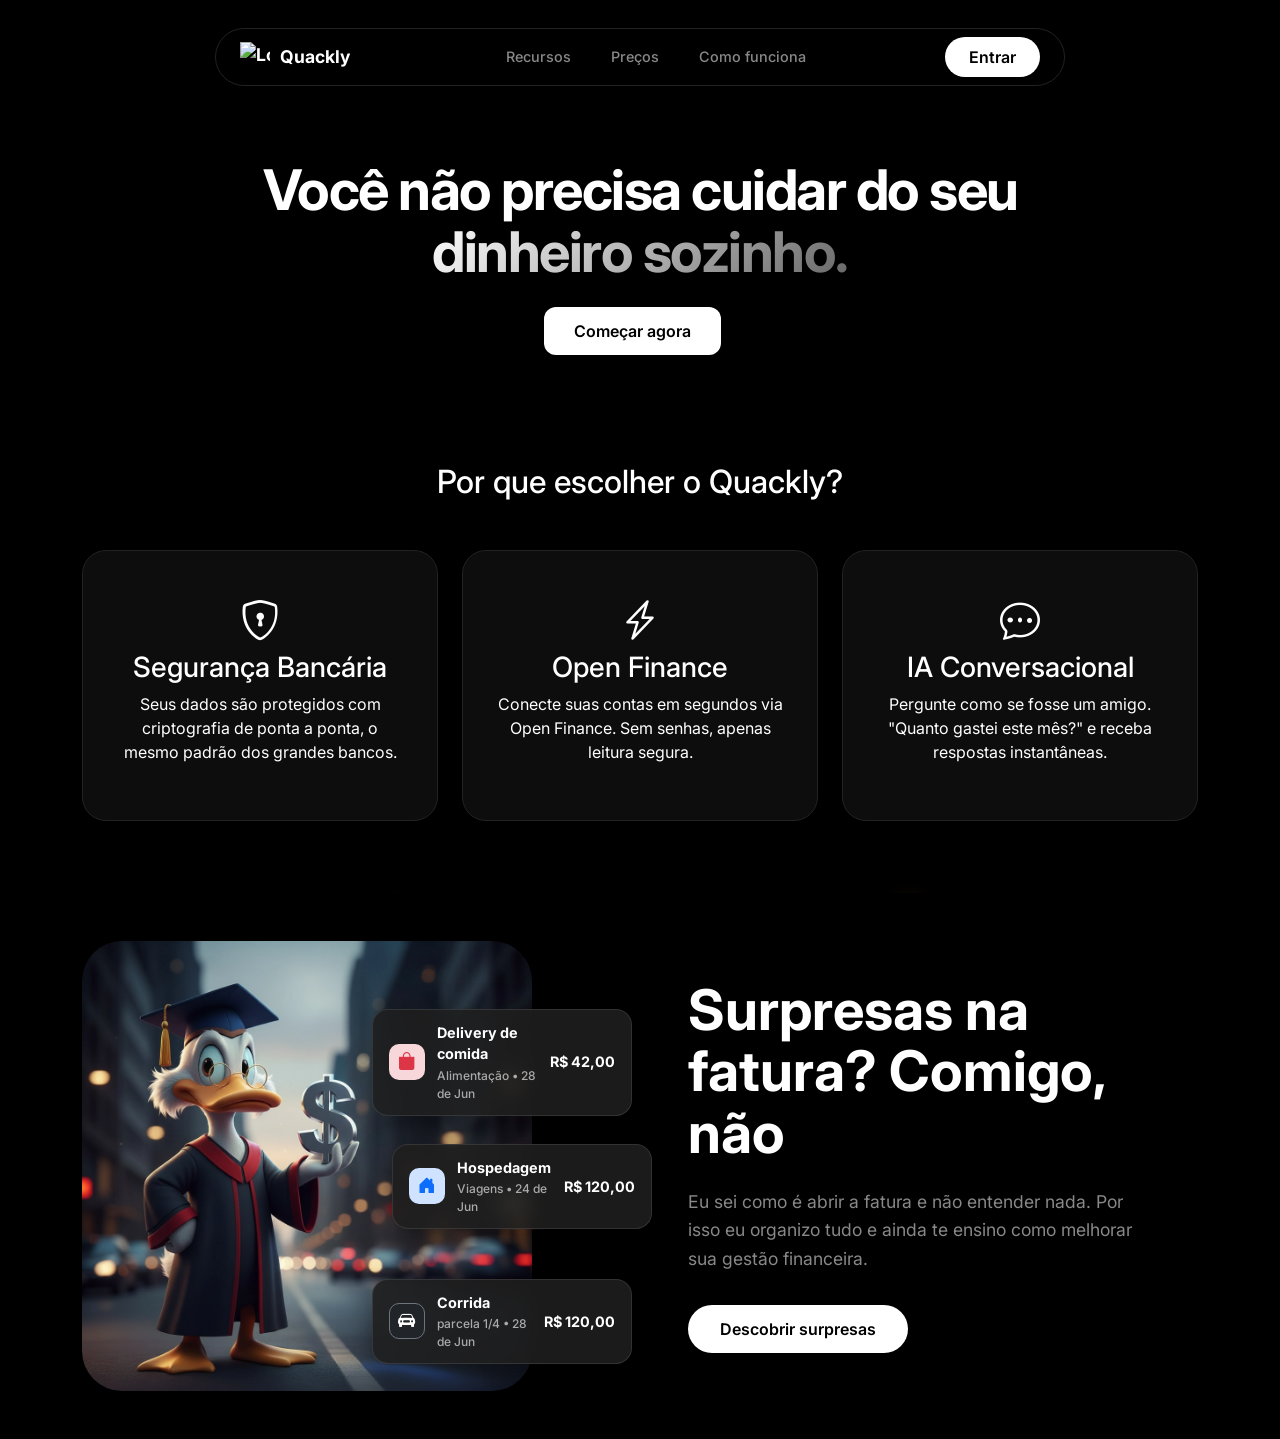
==== index.html @ d60ac2f8 "Aplicando correções" ====
<!DOCTYPE html>
<html lang="pt-br">
<head>
    <meta charset="UTF-8">
    <meta name="viewport" content="width=device-width, initial-scale=1.0">
    <title>Quackly | Seu dinheiro sob controle</title>
    
    <link href="https://cdn.jsdelivr.net/npm/bootstrap@5.3.3/dist/css/bootstrap.min.css" rel="stylesheet">
    <link rel="stylesheet" href="https://cdn.jsdelivr.net/npm/bootstrap-icons@1.13.1/font/bootstrap-icons.min.css">
    
    <link rel="stylesheet" href="Css/index.css">
    <link rel="icon" type="image/png" href="https://img.icons8.com/color/48/scrooge-mcduck.png">
</head>
<body>

    <nav class="navbar navbar-expand-lg fixed-top bg-transparent">
        <div class="container navbar-quackly">
            <a class="navbar-brand" href="#">
                <img src="https://img.icons8.com/color/48/scrooge-mcduck.png" alt="Logo" class="navbar-logo">
                Quackly
            </a>

            <button class="navbar-toggler border-0" type="button" data-bs-toggle="collapse" data-bs-target="#navbarNav">
                <span class="navbar-toggler-icon"></span>
            </button>

            <div class="collapse navbar-collapse justify-content-center" id="navbarNav">
                <ul class="navbar-nav">
                    <li class="nav-item"><a class="nav-link" href="#recursos">Recursos</a></li>
                    <li class="nav-item"><a class="nav-link" href="#">Preços</a></li>
                    <li class="nav-item"><a class="nav-link" href="#">Como funciona</a></li>
                </ul>
                <div class="d-lg-none mt-2">
                    <button class="btn btn-entrar w-100">Entrar</button>
                </div>
            </div>

            <div class="d-none d-lg-block">
                <button class="btn btn-entrar">Entrar</button>
            </div>
        </div>
    </nav>

    <section class="hero-section text-center">
        <div class="container">
            
            <h1 class="hero-title">Você não precisa cuidar do seu <br><span class="gradient-text">dinheiro sozinho.</span></h1>
           
            <div class="hero-cta">
                <button class="btn btn-primary-custom me-3">Começar agora</button>
               
            </div>
        </div>
    </section>

    <section id="recursos" class="features-section py-5">
        <div class="container text-center">
            <h2 class="section-title">Por que escolher o Quackly?</h2>
            <div class="row mt-5">
                <div class="col-md-4 mb-4">
                    <div class="feature-card">
                        <i class="bi bi-shield-lock fs-1 mb-3"></i>
                        <h3>Segurança Bancária</h3>
                        <p>Seus dados são protegidos com criptografia de ponta a ponta, o mesmo padrão dos grandes bancos.</p>
                    </div>
                </div>
                <div class="col-md-4 mb-4">
                    <div class="feature-card">
                        <i class="bi bi-lightning-charge fs-1 mb-3"></i>
                        <h3>Open Finance</h3>
                        <p>Conecte suas contas em segundos via Open Finance. Sem senhas, apenas leitura segura.</p>
                    </div>
                </div>
                <div class="col-md-4 mb-4">
                    <div class="feature-card">
                        <i class="bi bi-chat-dots fs-1 mb-3"></i>
                        <h3>IA Conversacional</h3>
                        <p>Pergunte como se fosse um amigo. "Quanto gastei este mês?" e receba respostas instantâneas.</p>
                    </div>
                </div>
            </div>
        </div>
    </section>


<section class="transaction-section py-5">
    <div class="container">
        <div class="row align-items-center">
      
            <div class="col-lg-6 position-relative mb-5 mb-lg-0">
                <div class="image-wrapper">
                   
                    <img src="IMG/pato_mentor_perfeito_limpo.png" alt="Mestre Pato Quackly" class="main-duck-img">
                    
                    <!-- Cards Flutuantes como fazer -->
                    <div class="floating-card card-1">
                        <div class="card-icon bg-danger-subtle text-danger">
                            <i class="bi bi-bag-fill"></i>
                        </div>
                        <div class="card-info">
                            <span class="card-title">Delivery de comida</span>
                            <span class="card-subtitle">Alimentação • 28 de Jun</span>
                        </div>
                        <div class="card-value">R$ 42,00</div>
                    </div>

                    <div class="floating-card card-2">
                        <div class="card-icon bg-primary-subtle text-primary">
                            <i class="bi bi-house-door-fill"></i>
                        </div>
                        <div class="card-info">
                            <span class="card-title">Hospedagem</span>
                            <span class="card-subtitle">Viagens • 24 de Jun</span>
                        </div>
                        <div class="card-value">R$ 120,00</div>
                    </div>

                    <div class="floating-card card-3">
                        <div class="card-icon bg-dark text-white border border-secondary">
                            <i class="bi bi-car-front-fill"></i>
                        </div>
                        <div class="card-info">
                            <span class="card-title">Corrida</span>
                            <span class="card-subtitle">parcela 1/4 • 28 de Jun</span>
                        </div>
                        <div class="card-value">R$ 120,00</div>
                    </div>
                </div>
            </div>

            
            <div class="col-lg-6 ps-lg-5 text-white">
                <h2 class="section-display-title">Surpresas na fatura? Comigo, não</h2>
                <p class="section-description">
                    Eu sei como é abrir a fatura e não entender nada. Por isso eu organizo tudo e ainda te ensino como melhorar sua gestão financeira.
                </p>
                <button class="btn-white-pill">Descobrir surpresas</button>
            </div>
        </div>
    </div>
</section>


















<div class="coin-container">
    <div class="coin" style="left: 10%; font-size: 30px; animation-delay: 0s; opacity: 0.1;">$</div>
    <div class="coin" style="left: 30%; font-size: 35px; animation-delay: 2s;">$</div>
    <div class="coin" style="left: 55%; font-size: 25px; animation-delay: 4s; opacity: 0.15;">$</div>
    <div class="coin" style="left: 70%; font-size: 40px; animation-delay: 1s;">$</div>
    <div class="coin" style="left: 85%; font-size: 22px; animation-delay: 6s;">$</div>
    <div class="coin" style="left: 20%; font-size: 30px; animation-delay: 3s;">$</div>
</div>
    <script src="https://cdn.jsdelivr.net/npm/bootstrap@5.3.3/dist/js/bootstrap.bundle.min.js"></script>
</body>
</html>
---- Css/index.css ----
@import url("https://cdn.jsdelivr.net/npm/bootstrap-icons@1.13.1/font/bootstrap-icons.min.css");
@import url('https://fonts.googleapis.com/css2?family=Inter:wght@300;400;500;600;700&display=swap');

:root {
    --bg-dark: #000000;
    --bg-card: #0d0d0d;
    --text-primary: #ffffff;
    --text-secondary: #888888;
    --accent-color: #ffffff;
    --border-color: #222222;
    --gradient-primary: linear-gradient(135deg, #ffffff 0%, #666666 100%);
}

body {
    background-color: var(--bg-dark);
    color: var(--text-primary);
    font-family: 'Inter', sans-serif;
    padding-top: 60px;
    margin: 0;
    overflow-x: hidden;
}

/* NAVBAR */
.navbar-quackly {
    background-color: rgba(0, 0, 0, 0.7);
    backdrop-filter: blur(12px);
    -webkit-backdrop-filter: blur(12px);
    border-radius: 100px;    
    border: 1px solid var(--border-color);  
    padding: 8px 24px;      
    max-width: 850px;        
    width: 95%;          
    margin: 20px auto;       
    display: flex;
    align-items: center;
    box-shadow: 0 10px 30px rgba(0, 0, 0, 0.5);
}

.navbar-brand {
    font-weight: 700;
    display: flex;
    align-items: center;
    font-size: 1.1rem;
    color: #fff !important;
}

.navbar-logo {
    width: 30px; 
    height: 30px;
    object-fit: contain;
    margin-right: 10px;
}

.nav-link {
    color: var(--text-secondary) !important;
    font-size: 0.9rem;
    font-weight: 500;
    margin: 0 12px;
}

.nav-link:hover {
    color: var(--text-primary) !important;
}

.btn-entrar {
    background-color: var(--accent-color);
    color: #000 !important;
    font-weight: 600;
    border-radius: 50px;
    padding: 8px 24px;
    border: none;
    transition: 0.3s;
}


.hero-section {
    padding: 100px 0 60px;
}

.duck-container {
    margin-bottom: 20px;
}

.duck-illustration {
    width: 280px; 
    height: auto;
    mix-blend-mode: multiply; 
    filter: contrast(1.1);
}

.hero-title {
    font-size: clamp(2.2rem, 8vw, 3.5rem);
    font-weight: 700;
    line-height: 1.1;
    letter-spacing: -1.5px;
    margin-bottom: 24px;
}

.gradient-text {
    background: var(--gradient-primary);
    background-clip: text;
    -webkit-text-fill-color: transparent;
}




.btn-primary-custom {
    background-color: #fff;
    color: #000;
    font-weight: 600;
    padding: 12px 30px;
    border-radius: 12px;
    border: none;
}

.btn-secondary-custom {
    background-color: transparent;
    color: #fff;
    font-weight: 600;
    padding: 12px 30px;
    border-radius: 12px;
    border: 1px solid var(--border-color);
}


.feature-card {
    background: var(--bg-card);
    border: 1px solid var(--border-color);
    padding: 40px 30px;
    border-radius: 24px;
    height: 100%;
    transition: 0.3s;
}

.feature-card:hover {
    transform: translateY(-10px);
    border-color: #444;
}

/* RESPONSIVIDADE PARA APARELHOS , TELEFONE , TABLET E PC */
@media (max-width: 991px) {
    .navbar-quackly {
        border-radius: 25px;
        margin-top: 10px;
    }
    .hero-title {
        font-size: 2.2rem;
    }
    .duck-illustration {
        width: 200px;
    }
}




.transaction-section {
    padding: 100px 0;
    background-color: #000;
}

.image-wrapper {
    position: relative;
    max-width: 450px;
    margin-right: auto; 
    margin-left: 0;
}

.main-duck-img {
    width: 100%;
    border-radius: 40px;
   
    background-color: #1a1a1a; 
    box-shadow: 0 20px 40px rgba(0,0,0,0.4);
    display: block;
    position: relative;
    z-index: 1;
}

.floating-card {
    position: absolute;
    background: rgba(30, 30, 30, 0.9); 
    backdrop-filter: blur(10px);
    -webkit-backdrop-filter: blur(10px);
    border: 1px solid rgba(255, 255, 255, 0.1);
    border-radius: 16px;
    padding: 12px 16px;
    display: flex;
    align-items: center;
    width: 260px;
    box-shadow: 0 10px 30px rgba(0,0,0,0.5);
    z-index: 5; 
    animation: float 4s ease-in-out infinite;
}


.card-1 { top: 15%; right: -100px; animation-delay: 0s; }
.card-2 { top: 45%; right: -120px; animation-delay: 1s; }
.card-3 { top: 75%; right: -100px; animation-delay: 2s; }

@keyframes float {
    0%, 100% { transform: translateY(0); }
    50% { transform: translateY(-10px); }
}

.card-icon {
    width: 36px;
    height: 36px;
    border-radius: 10px;
    display: flex;
    align-items: center;
    justify-content: center;
    margin-right: 12px;
    font-size: 1.1rem;
    flex-shrink: 0;
}

.card-info {
    display: flex;
    flex-direction: column;
    flex-grow: 1;
}


.card-title {
    font-size: 0.9rem;
    font-weight: 700;
    color: #ffffff ;
    opacity: 1 ;
    margin-bottom: 2px;
}

.card-subtitle {
    font-size: 0.75rem;
    font-weight: 500;
    color: #aaaaaa ;
    opacity: 1 ;
}

.card-value {
    font-size: 0.9rem;
    font-weight: 700;
    color: #ffffff ;
    opacity: 1 ;
    margin-left: 10px;
    white-space: nowrap;
}

.section-display-title {
    font-size: clamp(2.2rem, 5vw, 3.5rem);
    font-weight: 700;
    line-height: 1.1;
    margin-bottom: 24px;
    color: #fff;
}

.section-description {
    font-size: 1.1rem;
    color: #888;
    line-height: 1.6;
    margin-bottom: 32px;
    max-width: 450px;
}

.btn-white-pill {
    background: #fff;
    color: #000;
    border: none;
    border-radius: 50px;
    padding: 12px 32px;
    font-weight: 600;
    transition: all 0.3s ease;
}

.btn-white-pill:hover {
    transform: scale(1.05);
    background: #f0f0f0;
}

/* Mais ajudsre de responsividade para Mobile */
@media (max-width: 991px) {
    .image-wrapper {
        margin: 0 auto;
    }
    .floating-card {
        right: -20px ;
        width: 230px;
    }
    .section-display-title {
        text-align: center;
        margin-top: 60px;
    }
    .section-description {
        text-align: center;
        margin: 0 auto 32px;
    }
    .btn-white-pill {
        display: block;
        margin: 0 auto;
    }
}


/* Animação das moedas */
.coin-container {
    position: fixed;
    top: 0;
    left: 0;
    width: 100%;
    height: 100%;
    pointer-events: none; 
    z-index: -1; 
    overflow: hidden;
}

.coin {
    position: absolute;
    bottom: -50px;
    font-size: 32px; 
    
    
    color: #FFD700; 
    
    font-weight: bold;
    user-select: none;
    animation: floatUp 12s linear infinite;
    
   
    text-shadow: 0 0 10px rgba(255, 215, 0, 0.6), 
                 0 0 20px rgba(218, 165, 32, 0.4); 
}
@keyframes floatUp {
    0% {
        transform: translateY(0) rotate(0deg);
        opacity: 0;
    }
    10% {
        opacity: 1;
    }
    90% {
        opacity: 1;
    }
    100% {
        transform: translateY(-110vh) rotate(360deg);
        opacity: 0;
    }
}
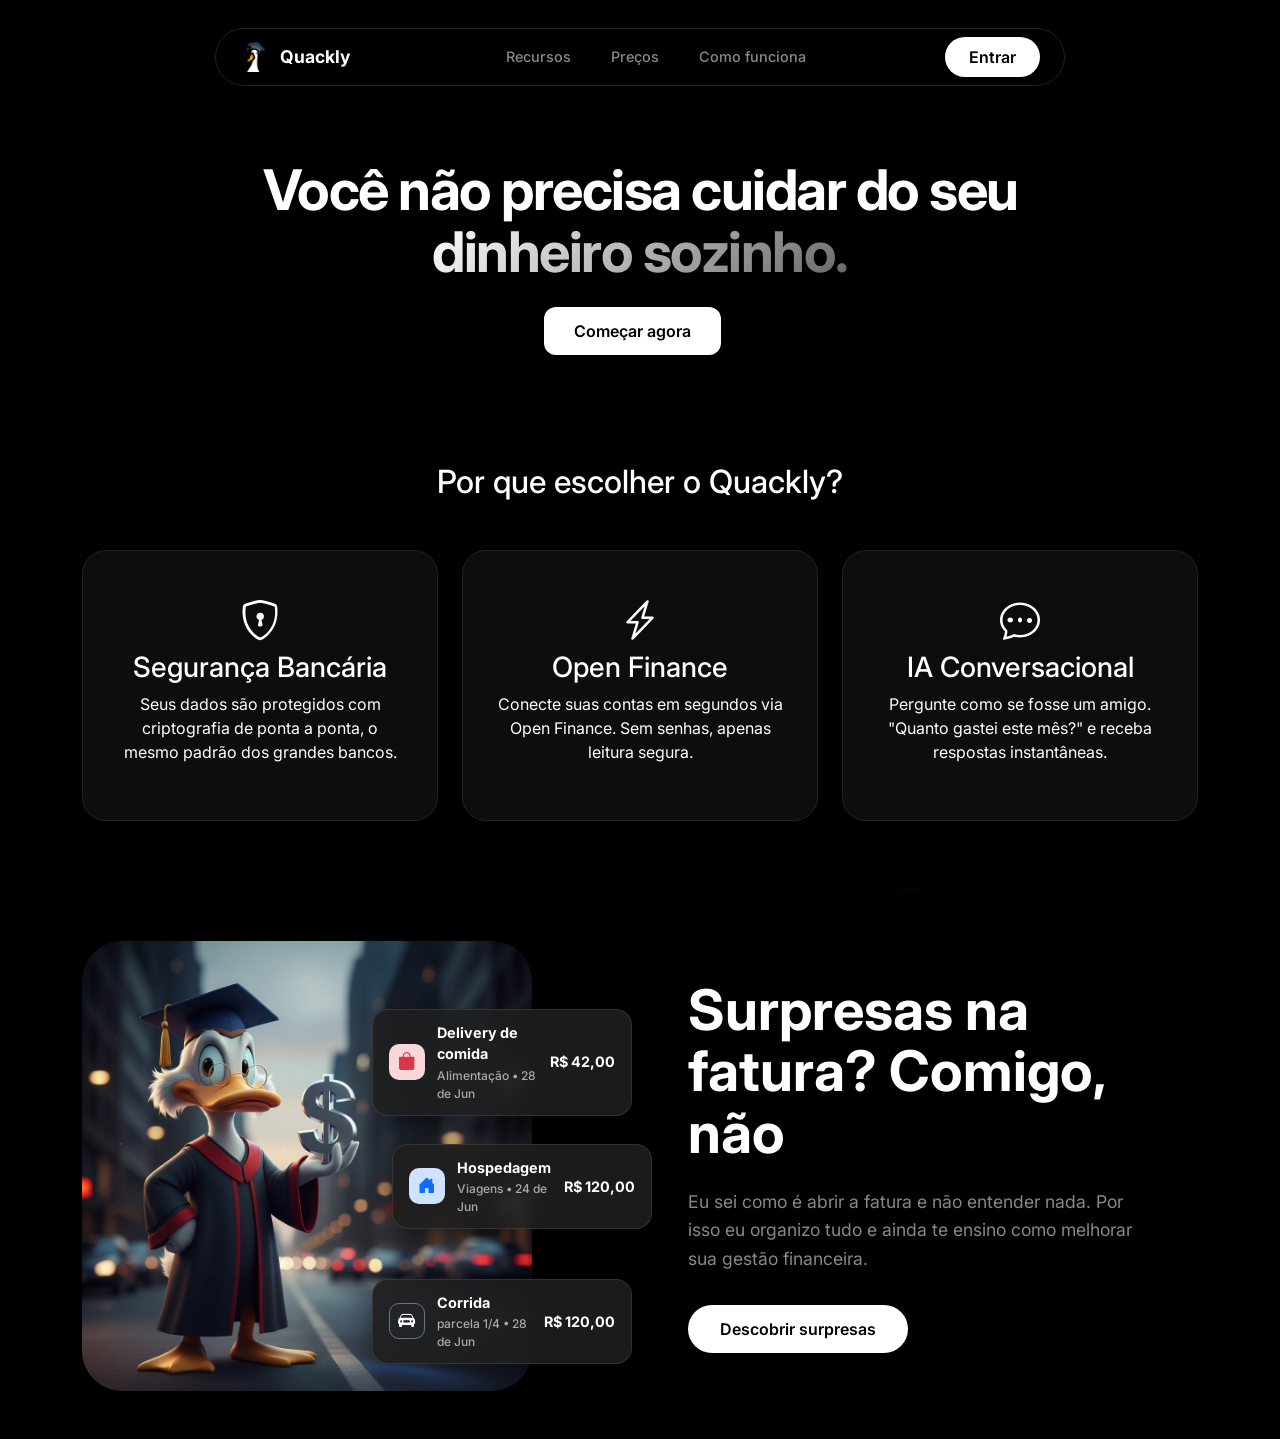
==== commit 980be31b: "#" ====
--- a/index.html
+++ b/index.html
@@ -1,22 +1,24 @@
 <!DOCTYPE html>
 <html lang="pt-br">
+
 <head>
     <meta charset="UTF-8">
     <meta name="viewport" content="width=device-width, initial-scale=1.0">
     <title>Quackly | Seu dinheiro sob controle</title>
-    
+
     <link href="https://cdn.jsdelivr.net/npm/bootstrap@5.3.3/dist/css/bootstrap.min.css" rel="stylesheet">
     <link rel="stylesheet" href="https://cdn.jsdelivr.net/npm/bootstrap-icons@1.13.1/font/bootstrap-icons.min.css">
-    
+
     <link rel="stylesheet" href="Css/index.css">
     <link rel="icon" type="image/png" href="https://img.icons8.com/color/48/scrooge-mcduck.png">
 </head>
+
 <body>
 
     <nav class="navbar navbar-expand-lg fixed-top bg-transparent">
         <div class="container navbar-quackly">
             <a class="navbar-brand" href="#">
-                <img src="https://img.icons8.com/color/48/scrooge-mcduck.png" alt="Logo" class="navbar-logo">
+                <img src="IMG/quackly_logo.png" alt="Logo" class="navbar-logo">
                 Quackly
             </a>
 
@@ -43,12 +45,13 @@
 
     <section class="hero-section text-center">
         <div class="container">
-            
-            <h1 class="hero-title">Você não precisa cuidar do seu <br><span class="gradient-text">dinheiro sozinho.</span></h1>
-           
+
+            <h1 class="hero-title">Você não precisa cuidar do seu <br><span class="gradient-text">dinheiro
+                    sozinho.</span></h1>
+
             <div class="hero-cta">
                 <button class="btn btn-primary-custom me-3">Começar agora</button>
-               
+
             </div>
         </div>
     </section>
@@ -61,7 +64,8 @@
                     <div class="feature-card">
                         <i class="bi bi-shield-lock fs-1 mb-3"></i>
                         <h3>Segurança Bancária</h3>
-                        <p>Seus dados são protegidos com criptografia de ponta a ponta, o mesmo padrão dos grandes bancos.</p>
+                        <p>Seus dados são protegidos com criptografia de ponta a ponta, o mesmo padrão dos grandes
+                            bancos.</p>
                     </div>
                 </div>
                 <div class="col-md-4 mb-4">
@@ -75,7 +79,8 @@
                     <div class="feature-card">
                         <i class="bi bi-chat-dots fs-1 mb-3"></i>
                         <h3>IA Conversacional</h3>
-                        <p>Pergunte como se fosse um amigo. "Quanto gastei este mês?" e receba respostas instantâneas.</p>
+                        <p>Pergunte como se fosse um amigo. "Quanto gastei este mês?" e receba respostas instantâneas.
+                        </p>
                     </div>
                 </div>
             </div>
@@ -83,62 +88,63 @@
     </section>
 
 
-<section class="transaction-section py-5">
-    <div class="container">
-        <div class="row align-items-center">
-      
-            <div class="col-lg-6 position-relative mb-5 mb-lg-0">
-                <div class="image-wrapper">
-                   
-                    <img src="IMG/pato_mentor_perfeito_limpo.png" alt="Mestre Pato Quackly" class="main-duck-img">
-                    
-                    <!-- Cards Flutuantes como fazer -->
-                    <div class="floating-card card-1">
-                        <div class="card-icon bg-danger-subtle text-danger">
-                            <i class="bi bi-bag-fill"></i>
+    <section class="transaction-section py-5">
+        <div class="container">
+            <div class="row align-items-center">
+
+                <div class="col-lg-6 position-relative mb-5 mb-lg-0">
+                    <div class="image-wrapper">
+
+                        <img src="IMG/pato_mentor_perfeito_limpo.png" alt="Mestre Pato Quackly" class="main-duck-img">
+
+                        <!-- Cards Flutuantes como fazer -->
+                        <div class="floating-card card-1">
+                            <div class="card-icon bg-danger-subtle text-danger">
+                                <i class="bi bi-bag-fill"></i>
+                            </div>
+                            <div class="card-info">
+                                <span class="card-title">Delivery de comida</span>
+                                <span class="card-subtitle">Alimentação • 28 de Jun</span>
+                            </div>
+                            <div class="card-value">R$ 42,00</div>
                         </div>
-                        <div class="card-info">
-                            <span class="card-title">Delivery de comida</span>
-                            <span class="card-subtitle">Alimentação • 28 de Jun</span>
+
+                        <div class="floating-card card-2">
+                            <div class="card-icon bg-primary-subtle text-primary">
+                                <i class="bi bi-house-door-fill"></i>
+                            </div>
+                            <div class="card-info">
+                                <span class="card-title">Hospedagem</span>
+                                <span class="card-subtitle">Viagens • 24 de Jun</span>
+                            </div>
+                            <div class="card-value">R$ 120,00</div>
                         </div>
-                        <div class="card-value">R$ 42,00</div>
-                    </div>
 
-                    <div class="floating-card card-2">
-                        <div class="card-icon bg-primary-subtle text-primary">
-                            <i class="bi bi-house-door-fill"></i>
+                        <div class="floating-card card-3">
+                            <div class="card-icon bg-dark text-white border border-secondary">
+                                <i class="bi bi-car-front-fill"></i>
+                            </div>
+                            <div class="card-info">
+                                <span class="card-title">Corrida</span>
+                                <span class="card-subtitle">parcela 1/4 • 28 de Jun</span>
+                            </div>
+                            <div class="card-value">R$ 120,00</div>
                         </div>
-                        <div class="card-info">
-                            <span class="card-title">Hospedagem</span>
-                            <span class="card-subtitle">Viagens • 24 de Jun</span>
-                        </div>
-                        <div class="card-value">R$ 120,00</div>
-                    </div>
-
-                    <div class="floating-card card-3">
-                        <div class="card-icon bg-dark text-white border border-secondary">
-                            <i class="bi bi-car-front-fill"></i>
-                        </div>
-                        <div class="card-info">
-                            <span class="card-title">Corrida</span>
-                            <span class="card-subtitle">parcela 1/4 • 28 de Jun</span>
-                        </div>
-                        <div class="card-value">R$ 120,00</div>
                     </div>
                 </div>
-            </div>
 
-            
-            <div class="col-lg-6 ps-lg-5 text-white">
-                <h2 class="section-display-title">Surpresas na fatura? Comigo, não</h2>
-                <p class="section-description">
-                    Eu sei como é abrir a fatura e não entender nada. Por isso eu organizo tudo e ainda te ensino como melhorar sua gestão financeira.
-                </p>
-                <button class="btn-white-pill">Descobrir surpresas</button>
+
+                <div class="col-lg-6 ps-lg-5 text-white">
+                    <h2 class="section-display-title">Surpresas na fatura? Comigo, não</h2>
+                    <p class="section-description">
+                        Eu sei como é abrir a fatura e não entender nada. Por isso eu organizo tudo e ainda te ensino
+                        como melhorar sua gestão financeira.
+                    </p>
+                    <button class="btn-white-pill">Descobrir surpresas</button>
+                </div>
             </div>
         </div>
-    </div>
-</section>
+    </section>
 
 
 
@@ -157,14 +163,15 @@
 
 
 
-<div class="coin-container">
-    <div class="coin" style="left: 10%; font-size: 30px; animation-delay: 0s; opacity: 0.1;">$</div>
-    <div class="coin" style="left: 30%; font-size: 35px; animation-delay: 2s;">$</div>
-    <div class="coin" style="left: 55%; font-size: 25px; animation-delay: 4s; opacity: 0.15;">$</div>
-    <div class="coin" style="left: 70%; font-size: 40px; animation-delay: 1s;">$</div>
-    <div class="coin" style="left: 85%; font-size: 22px; animation-delay: 6s;">$</div>
-    <div class="coin" style="left: 20%; font-size: 30px; animation-delay: 3s;">$</div>
-</div>
+    <div class="coin-container">
+        <div class="coin" style="left: 10%; font-size: 30px; animation-delay: 0s; opacity: 0.1;">$</div>
+        <div class="coin" style="left: 30%; font-size: 35px; animation-delay: 2s;">$</div>
+        <div class="coin" style="left: 55%; font-size: 25px; animation-delay: 4s; opacity: 0.15;">$</div>
+        <div class="coin" style="left: 70%; font-size: 40px; animation-delay: 1s;">$</div>
+        <div class="coin" style="left: 85%; font-size: 22px; animation-delay: 6s;">$</div>
+        <div class="coin" style="left: 20%; font-size: 30px; animation-delay: 3s;">$</div>
+    </div>
     <script src="https://cdn.jsdelivr.net/npm/bootstrap@5.3.3/dist/js/bootstrap.bundle.min.js"></script>
 </body>
+
 </html>
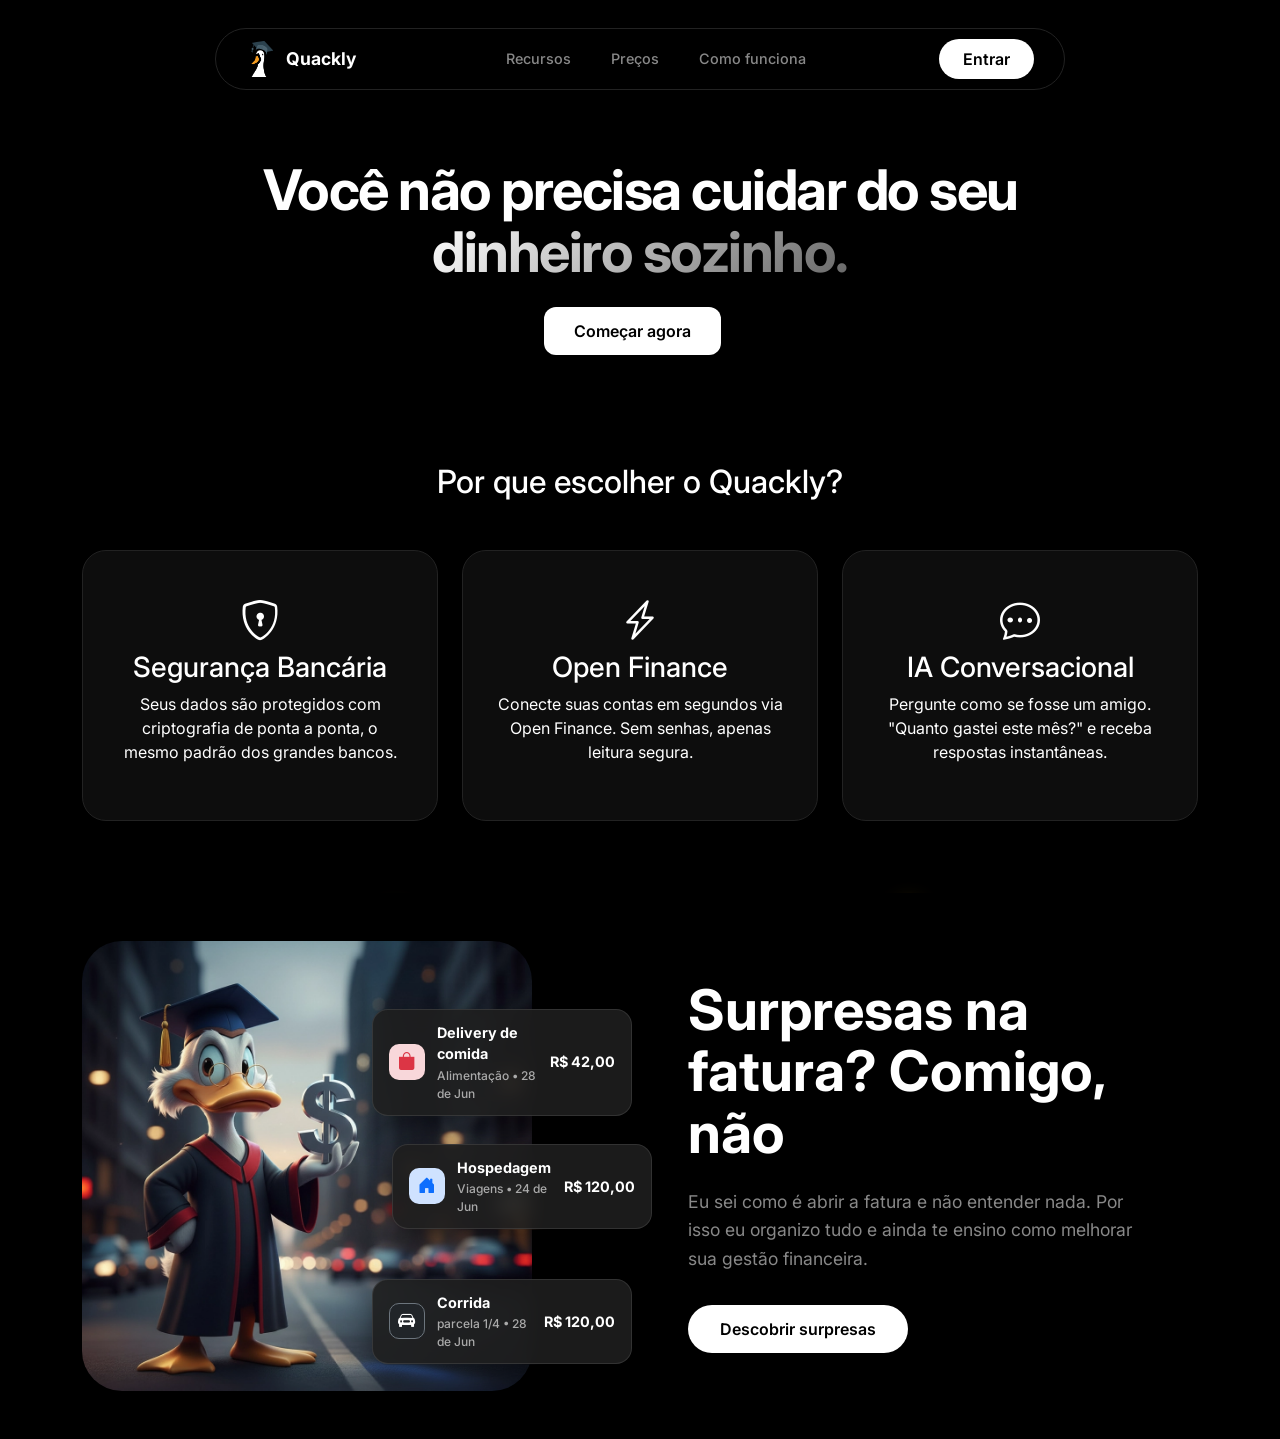
==== commit a87b6cac: "Alterações simples" ====
--- a/index.html
+++ b/index.html
@@ -18,7 +18,7 @@
     <nav class="navbar navbar-expand-lg fixed-top bg-transparent">
         <div class="container navbar-quackly">
             <a class="navbar-brand" href="#">
-                <img src="IMG/quackly_logo.png" alt="Logo" class="navbar-logo">
+                <img src="IMG/quackly_logo.png" alt="Logo" class="navbar-logo" style="transform: scale(1.2);">
                 Quackly
             </a>
 
--- a/Css/index.css
+++ b/Css/index.css
@@ -27,7 +27,7 @@
     -webkit-backdrop-filter: blur(12px);
     border-radius: 100px;    
     border: 1px solid var(--border-color);  
-    padding: 8px 24px;      
+    padding: 10px 30px;      
     max-width: 850px;        
     width: 95%;          
     margin: 20px auto;       
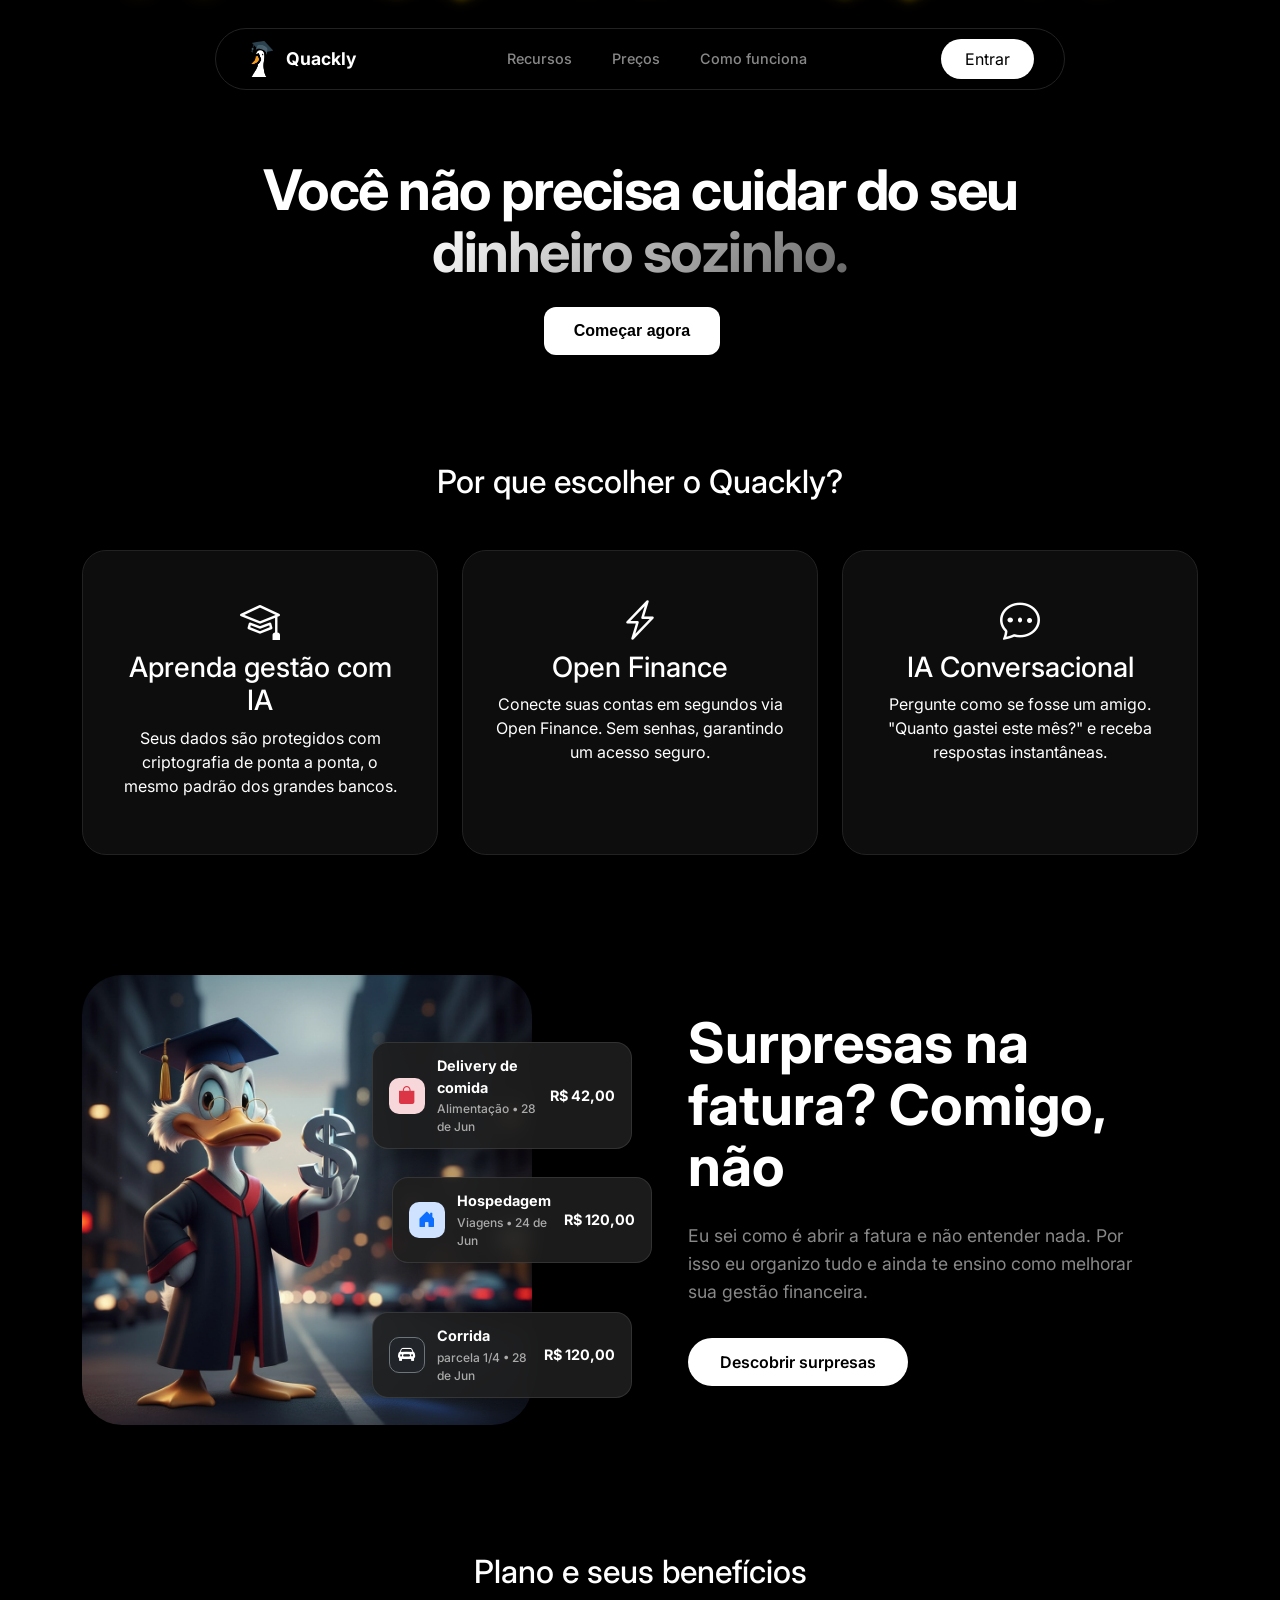
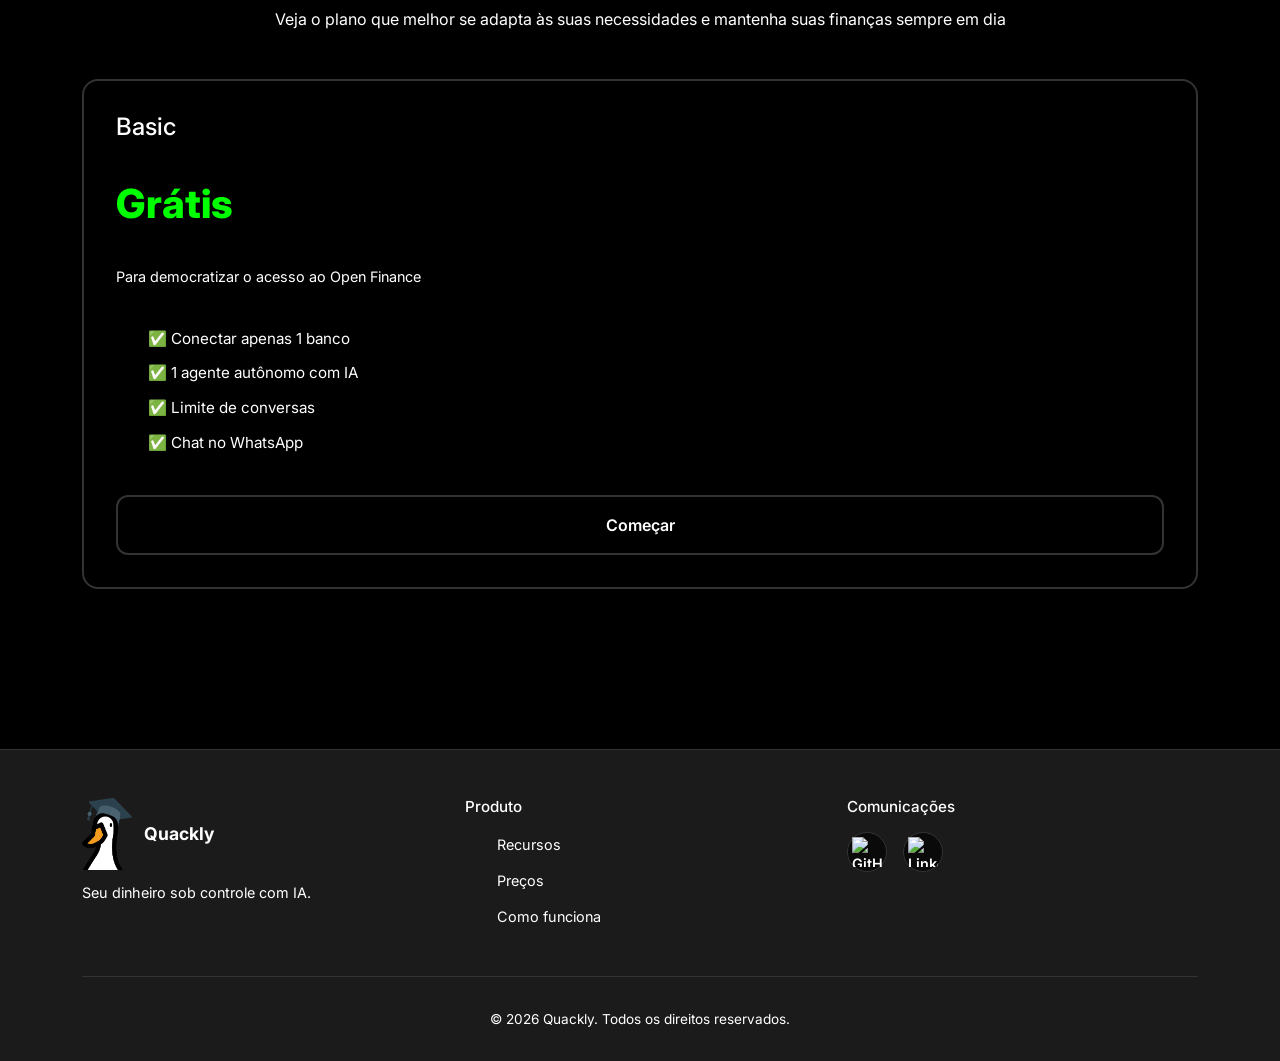
==== commit 8c7e3d01: "Footer e Preços att" ====
--- a/index.html
+++ b/index.html
@@ -14,7 +14,7 @@
 </head>
 
 <body>
-
+    <!-- Navbar toda-->
     <nav class="navbar navbar-expand-lg fixed-top bg-transparent">
         <div class="container navbar-quackly">
             <a class="navbar-brand" href="#">
@@ -29,16 +29,14 @@
             <div class="collapse navbar-collapse justify-content-center" id="navbarNav">
                 <ul class="navbar-nav">
                     <li class="nav-item"><a class="nav-link" href="#recursos">Recursos</a></li>
-                    <li class="nav-item"><a class="nav-link" href="#">Preços</a></li>
-                    <li class="nav-item"><a class="nav-link" href="#">Como funciona</a></li>
+                    <li class="nav-item"><a class="nav-link" href="#pricing">Preços</a></li>
+                    <li class="nav-item"><a class="nav-link" href="">Como funciona</a></li>
                 </ul>
-                <div class="d-lg-none mt-2">
-                    <button class="btn btn-entrar w-100">Entrar</button>
-                </div>
+
             </div>
 
             <div class="d-none d-lg-block">
-                <button class="btn btn-entrar">Entrar</button>
+                <a href="#" class="btn btn-entrar">Entrar</a>
             </div>
         </div>
     </nav>
@@ -50,20 +48,19 @@
                     sozinho.</span></h1>
 
             <div class="hero-cta">
-                <button class="btn btn-primary-custom me-3">Começar agora</button>
-
-            </div>
-        </div>
-    </section>
-
+                <a href="#" class="btn btn-primary-custom me-3 ">Começar agora</a>
+            </div>
+        </div>
+    </section>
+    <!-- Quadrados sobre os recursos -->
     <section id="recursos" class="features-section py-5">
         <div class="container text-center">
             <h2 class="section-title">Por que escolher o Quackly?</h2>
             <div class="row mt-5">
                 <div class="col-md-4 mb-4">
                     <div class="feature-card">
-                        <i class="bi bi-shield-lock fs-1 mb-3"></i>
-                        <h3>Segurança Bancária</h3>
+                        <i class="bi bi-mortarboard fs-1 mb-3"></i>
+                        <h3>Aprenda gestão com IA</h3>
                         <p>Seus dados são protegidos com criptografia de ponta a ponta, o mesmo padrão dos grandes
                             bancos.</p>
                     </div>
@@ -72,7 +69,7 @@
                     <div class="feature-card">
                         <i class="bi bi-lightning-charge fs-1 mb-3"></i>
                         <h3>Open Finance</h3>
-                        <p>Conecte suas contas em segundos via Open Finance. Sem senhas, apenas leitura segura.</p>
+                        <p>Conecte suas contas em segundos via Open Finance. Sem senhas, garantindo um acesso seguro.</p>
                     </div>
                 </div>
                 <div class="col-md-4 mb-4">
@@ -87,7 +84,7 @@
         </div>
     </section>
 
-
+    <!-- parte do pato -->
     <section class="transaction-section py-5">
         <div class="container">
             <div class="row align-items-center">
@@ -140,38 +137,133 @@
                         Eu sei como é abrir a fatura e não entender nada. Por isso eu organizo tudo e ainda te ensino
                         como melhorar sua gestão financeira.
                     </p>
-                    <button class="btn-white-pill">Descobrir surpresas</button>
-                </div>
-            </div>
-        </div>
-    </section>
-
-
-
-
-
-
-
-
-
-
-
-
-
-
-
-
-
+                    <a href="" class="btn-white-pill">Descobrir surpresas</a>
+                </div>
+            </div>
+        </div>
+    </section>
+  <!-- COMO FUNCIONA CARD DO BOOTSTRAP -->
+
+
+
+
+
+
+
+
+    <!-- Planos e Preços (só exemplo)  PRONTO 100% -->
+    <section class="pricing" id="pricing">
+        <div class="container">
+            <h2>Plano e seus benefícios</h2>
+            <p class="section-subtitle">Veja o plano que melhor se adapta às suas necessidades e mantenha suas finanças
+                sempre em dia</p>
+
+
+
+            <div class="pricing-grid">
+                <!-- PLANO BASIC -->
+                <div class="pricing-card">
+                    <h3>Basic</h3>
+                    <div class="price">Grátis</div>
+                    <p class="price-subtitle">Para democratizar o acesso ao Open Finance</p>
+                    <ul class="features-list">
+                        <li>✅ Conectar apenas 1 banco</li>
+                        <li>✅ 1 agente autônomo com IA</li>
+                        <li>✅ Limite de conversas</li>
+                        <li>✅ Chat no WhatsApp</li>
+                    </ul>
+                    <a href="#" class="btn-secondary btn-block">Começar</a>
+                </div>
+
+
+    </section>
+
+
+
+
+
+
+
+    <!-- FOOTER (Pronto só falta a rolagem) -->
+    <footer class="footer">
+        <div class="container">
+            <div class="footer-content">
+                <div class="footer-section">
+                    <div class="footer-logo">
+                        <div class="logo-icon"><img src="IMG/quackly_logo.png" alt="" style="width: 50px;"></div>
+                        <span>Quackly</span>
+                    </div>
+                    <p>Seu dinheiro sob controle com IA.</p>
+                </div>
+
+                <div class="footer-section">
+                    <h4>Produto</h4>
+                    <ul>
+                        <li><a href="#features">Recursos</a></li>
+                        <li><a href="#pricing">Preços</a></li>
+                        <li><a href="#how-it-works">Como funciona</a></li>
+                    </ul>
+                </div>
+
+               
+                <div class="footer-section">
+                    <h4>Comunicações</h4>
+                    <div class="social-links">
+                        <a href="#" class="social-icon"><img src="https://skillicons.dev/icons?i=github" height="30"
+                                width="30" alt="GitHub" /></a>
+                        <a href="#" class="social-icon">
+                            <img src="https://skillicons.dev/icons?i=linkedin" height="30" width="30" alt="LinkedIn" />
+                        </a>
+                    </div>
+                </div>
+            </div>
+
+            <div class="footer-bottom">
+                <p>&copy; 2026 Quackly. Todos os direitos reservados.</p>
+            </div>
+        </div>
+    </footer>
+
+
+
+
+
+
+
+
+
+
+
+
+
+
+
+
+<!-- Animação das moesdas atras do site PRONTO 100%  -->
 
     <div class="coin-container">
-        <div class="coin" style="left: 10%; font-size: 30px; animation-delay: 0s; opacity: 0.1;">$</div>
-        <div class="coin" style="left: 30%; font-size: 35px; animation-delay: 2s;">$</div>
-        <div class="coin" style="left: 55%; font-size: 25px; animation-delay: 4s; opacity: 0.15;">$</div>
-        <div class="coin" style="left: 70%; font-size: 40px; animation-delay: 1s;">$</div>
-        <div class="coin" style="left: 85%; font-size: 22px; animation-delay: 6s;">$</div>
-        <div class="coin" style="left: 20%; font-size: 30px; animation-delay: 3s;">$</div>
+        <div class="coin" style="left: 5%; font-size: 28px; animation-delay: 0s; opacity: 0.1;">$</div>
+        <div class="coin" style="left: 15%; font-size: 35px; animation-delay: 1s;">$</div>
+        <div class="coin" style="left: 25%; font-size: 22px; animation-delay: 3s; opacity: 0.15;">$</div>
+        <div class="coin" style="left: 35%; font-size: 40px; animation-delay: 5s;">$</div>
+        <div class="coin" style="left: 45%; font-size: 30px; animation-delay: 7s;">$</div>
+        <div class="coin" style="left: 55%; font-size: 25px; animation-delay: 2s;">$</div>
+        <div class="coin" style="left: 65%; font-size: 38px; animation-delay: 4s;">$</div>
+        <div class="coin" style="left: 75%; font-size: 22px; animation-delay: 6s;">$</div>
+        <div class="coin" style="left: 85%; font-size: 32px; animation-delay: 8s;">$</div>
+        <div class="coin" style="left: 95%; font-size: 26px; animation-delay: 0.5s;">$</div>
+        <div class="coin" style="left: 10%; font-size: 34px; animation-delay: 2.5s;">$</div>
+        <div class="coin" style="left: 20%; font-size: 24px; animation-delay: 4.5s;">$</div>
+        <div class="coin" style="left: 30%; font-size: 36px; animation-delay: 6.5s;">$</div>
+        <div class="coin" style="left: 40%; font-size: 28px; animation-delay: 8.5s;">$</div>
+        <div class="coin" style="left: 50%; font-size: 32px; animation-delay: 1.5s;">$</div>
+        <div class="coin" style="left: 60%; font-size: 26px; animation-delay: 3.5s;">$</div>
+        <div class="coin" style="left: 70%; font-size: 40px; animation-delay: 5.5s;">$</div>
+        <div class="coin" style="left: 80%; font-size: 30px; animation-delay: 7.5s;">$</div>
+        <div class="coin" style="left: 90%; font-size: 24px; animation-delay: 9.5s;">$</div>
     </div>
     <script src="https://cdn.jsdelivr.net/npm/bootstrap@5.3.3/dist/js/bootstrap.bundle.min.js"></script>
+    
 </body>
 
 </html>
--- a/Css/index.css
+++ b/Css/index.css
@@ -25,12 +25,12 @@
     background-color: rgba(0, 0, 0, 0.7);
     backdrop-filter: blur(12px);
     -webkit-backdrop-filter: blur(12px);
-    border-radius: 100px;    
-    border: 1px solid var(--border-color);  
-    padding: 10px 30px;      
-    max-width: 850px;        
-    width: 95%;          
-    margin: 20px auto;       
+    border-radius: 100px;
+    border: 1px solid var(--border-color);
+    padding: 10px 30px;
+    max-width: 850px;
+    width: 95%;
+    margin: 20px auto;
     display: flex;
     align-items: center;
     box-shadow: 0 10px 30px rgba(0, 0, 0, 0.5);
@@ -45,7 +45,7 @@
 }
 
 .navbar-logo {
-    width: 30px; 
+    width: 30px;
     height: 30px;
     object-fit: contain;
     margin-right: 10px;
@@ -63,13 +63,18 @@
 }
 
 .btn-entrar {
-    background-color: var(--accent-color);
-    color: #000 !important;
-    font-weight: 600;
+    color: black;
+    display: inline-block;
+    background-color: #fff;
     border-radius: 50px;
     padding: 8px 24px;
     border: none;
-    transition: 0.3s;
+    transition: all 0.3s ease;
+    text-decoration: none;
+}
+
+.btn-entrar:hover {
+    transform: scale(1.20) !important;
 }
 
 
@@ -82,9 +87,9 @@
 }
 
 .duck-illustration {
-    width: 280px; 
+    width: 280px;
     height: auto;
-    mix-blend-mode: multiply; 
+    mix-blend-mode: multiply;
     filter: contrast(1.1);
 }
 
@@ -106,21 +111,30 @@
 
 
 .btn-primary-custom {
+    background-color: #fff !important;
+    color: #000 !important;
+    font-weight: 600;
+    padding: 12px 30px;
+    border-radius: 12px;
+    border: none !important;
+    transition: all 0.3s ease;
+    font-family: sans-serif;
+    text-decoration: none !important;
+    display: inline-block;
+}
+
+.btn-primary-custom:hover {
+    transform: scale(1.05) !important;
+}
+
+.btn-secondary-custom {
     background-color: #fff;
     color: #000;
     font-weight: 600;
     padding: 12px 30px;
     border-radius: 12px;
-    border: none;
-}
-
-.btn-secondary-custom {
-    background-color: transparent;
-    color: #fff;
-    font-weight: 600;
-    padding: 12px 30px;
-    border-radius: 12px;
     border: 1px solid var(--border-color);
+    transform: scale(1.05);
 }
 
 
@@ -144,9 +158,11 @@
         border-radius: 25px;
         margin-top: 10px;
     }
+
     .hero-title {
         font-size: 2.2rem;
     }
+
     .duck-illustration {
         width: 200px;
     }
@@ -163,16 +179,16 @@
 .image-wrapper {
     position: relative;
     max-width: 450px;
-    margin-right: auto; 
+    margin-right: auto;
     margin-left: 0;
 }
 
 .main-duck-img {
     width: 100%;
     border-radius: 40px;
-   
-    background-color: #1a1a1a; 
-    box-shadow: 0 20px 40px rgba(0,0,0,0.4);
+
+    background-color: #1a1a1a;
+    box-shadow: 0 20px 40px rgba(0, 0, 0, 0.4);
     display: block;
     position: relative;
     z-index: 1;
@@ -180,7 +196,7 @@
 
 .floating-card {
     position: absolute;
-    background: rgba(30, 30, 30, 0.9); 
+    background: rgba(30, 30, 30, 0.9);
     backdrop-filter: blur(10px);
     -webkit-backdrop-filter: blur(10px);
     border: 1px solid rgba(255, 255, 255, 0.1);
@@ -189,19 +205,40 @@
     display: flex;
     align-items: center;
     width: 260px;
-    box-shadow: 0 10px 30px rgba(0,0,0,0.5);
-    z-index: 5; 
+    box-shadow: 0 10px 30px rgba(0, 0, 0, 0.5);
+    z-index: 5;
     animation: float 4s ease-in-out infinite;
 }
 
 
-.card-1 { top: 15%; right: -100px; animation-delay: 0s; }
-.card-2 { top: 45%; right: -120px; animation-delay: 1s; }
-.card-3 { top: 75%; right: -100px; animation-delay: 2s; }
+.card-1 {
+    top: 15%;
+    right: -100px;
+    animation-delay: 0s;
+}
+
+.card-2 {
+    top: 45%;
+    right: -120px;
+    animation-delay: 1s;
+}
+
+.card-3 {
+    top: 75%;
+    right: -100px;
+    animation-delay: 2s;
+}
 
 @keyframes float {
-    0%, 100% { transform: translateY(0); }
-    50% { transform: translateY(-10px); }
+
+    0%,
+    100% {
+        transform: translateY(0);
+    }
+
+    50% {
+        transform: translateY(-10px);
+    }
 }
 
 .card-icon {
@@ -226,23 +263,23 @@
 .card-title {
     font-size: 0.9rem;
     font-weight: 700;
-    color: #ffffff ;
-    opacity: 1 ;
+    color: #ffffff;
+    opacity: 1;
     margin-bottom: 2px;
 }
 
 .card-subtitle {
     font-size: 0.75rem;
     font-weight: 500;
-    color: #aaaaaa ;
-    opacity: 1 ;
+    color: #aaaaaa;
+    opacity: 1;
 }
 
 .card-value {
     font-size: 0.9rem;
     font-weight: 700;
-    color: #ffffff ;
-    opacity: 1 ;
+    color: #ffffff;
+    opacity: 1;
     margin-left: 10px;
     white-space: nowrap;
 }
@@ -271,30 +308,38 @@
     padding: 12px 32px;
     font-weight: 600;
     transition: all 0.3s ease;
+    text-decoration: none;
+    display: inline-block;
 }
 
 .btn-white-pill:hover {
-    transform: scale(1.05);
-    background: #f0f0f0;
-}
+    transform: scale(1.05) !important;
+}
+
+/*final do card do pato  */
+
 
 /* Mais ajudsre de responsividade para Mobile */
 @media (max-width: 991px) {
     .image-wrapper {
         margin: 0 auto;
     }
+
     .floating-card {
-        right: -20px ;
+        right: -20px;
         width: 230px;
     }
+
     .section-display-title {
         text-align: center;
         margin-top: 60px;
     }
+
     .section-description {
         text-align: center;
         margin: 0 auto 32px;
     }
+
     .btn-white-pill {
         display: block;
         margin: 0 auto;
@@ -308,41 +353,325 @@
     top: 0;
     left: 0;
     width: 100%;
-    height: 100%;
-    pointer-events: none; 
-    z-index: -1; 
+    height: 100vh;
+    pointer-events: none;
+    z-index: -1;
     overflow: hidden;
 }
 
 .coin {
     position: absolute;
-    bottom: -50px;
-    font-size: 32px; 
-    
-    
-    color: #FFD700; 
-    
+    top: -50px;
+    font-size: 32px;
+
+
+    color: #FFD700;
+
     font-weight: bold;
     user-select: none;
-    animation: floatUp 12s linear infinite;
+    animation: floatUp 8s linear infinite;
+
+
+    text-shadow: 0 0 10px rgba(255, 215, 0, 0.6),
+        0 0 20px rgba(218, 165, 32, 0.4);
+}
+
+@keyframes floatUp {
+    0% {
+        transform: translateY(100vh) rotate(0deg);
+        opacity: 0;
+    }
+
+    10% {
+        opacity: 1;
+    }
+
+    90% {
+        opacity: 1;
+    }
+
+    100% {
+        transform: translateY(-200vh) rotate(360deg);
+        opacity: 0;
+    }
+}
+
+
+
+
+
+/*PREÇOS E PLANOS (SÓ EXEMPLO, DA PRA TIRAR) */
+
+
+:root {
+    --primary: #00FF00;
+    --primary-dark: #00DD00;
+    --background: #0a0a0a;
+    --border: #333333;
+ 
+/
+}
+
+.pricing {
+    padding: 5rem 0;
+    background-color: rgba(0, 0, 0, 0.4);
+}
+
+.pricing h2 {
+    text-align: center;
+    margin-bottom: 1rem;
+}
+
+.section-subtitle {
+    text-align: center;
+    color: var(--text-muted);
+    margin-bottom: 2rem;
+    font-size: 1rem;
+}
+
+
+/* Preço */
+.pricing-grid {
+    display: grid;
+    grid-template-columns: repeat(auto-fit, minmax(300px, 1fr));
+    gap: 2rem;
+    margin-top: 3rem;
+    background-color: rgba(0, 0, 0, 0.4);
+    ;
+}
+
+.pricing-card {
+    background-color: rgba(0, 0, 0, 0.4);
+    border: 2px solid var(--border);
+    border-radius: 1rem;
+    padding: 2rem;
+    display: flex;
+    flex-direction: column;
+    gap: 1.5rem;
+    position: relative;
+    transition: all 0.3s ease;
+}
+
+.pricing-card:hover {
+    border-color: var(--primary);
+    transform: translateY(-5px);
+    box-shadow: 0 10px 30px rgba(0, 255, 0, 0.1);
+}
+
+
+
+.pricing-card.featured:hover {
+    box-shadow: 0 20px 50px rgba(0, 255, 0, 0.2);
+}
+
+.badge {
+    position: absolute;
+    top: -15px;
+    left: 50%;
+    transform: translateX(-50%);
+    background: linear-gradient(135deg, var(--accent-purple) 0%, #ff006e 100%);
+    color: var(--foreground);
+    padding: 0.5rem 1rem;
+    border-radius: 50px;
+    font-size: 0.8rem;
+    font-weight: 700;
+}
+
+.pricing-card h3 {
+    font-size: 1.5rem;
+    margin-bottom: 0.5rem;
+}
+
+.price {
+    font-size: 2.5rem;
+    font-weight: 800;
+    color: var(--primary);
+    margin-bottom: 0.5rem;
+}
+
+.price-period {
+    font-size: 0.9rem;
+    color: var(--text-muted);
+    font-weight: 400;
+}
+
+.price-subtitle {
+    color: var(--text-muted);
+    font-size: 0.9rem;
+    margin-bottom: 1rem;
+}
+
+.features-list {
+    list-style: none;
+    display: flex;
+    flex-direction: column;
+    gap: 0.75rem;
+    flex-grow: 1;
+}
+
+.features-list li {
+    color: var(--foreground);
+    font-size: 0.95rem;
+    display: flex;
+    align-items: center;
+    gap: 0.5rem;
+}
+
+.features-list li::before {
+    color: var(--primary);
+    font-weight: 700;
+    margin-right: 0.5rem;
+}
+.btn-block {
+    width: 100%;
+    padding: 1rem;
+    font-size: 1rem;
+    font-weight: 600;
+    border-radius: 0.75rem;
+    border: none;
+    cursor: pointer;
+    transition: all 0.3s ease;
     
    
-    text-shadow: 0 0 10px rgba(255, 215, 0, 0.6), 
-                 0 0 20px rgba(218, 165, 32, 0.4); 
-}
-@keyframes floatUp {
-    0% {
-        transform: translateY(0) rotate(0deg);
-        opacity: 0;
-    }
-    10% {
-        opacity: 1;
-    }
-    90% {
-        opacity: 1;
-    }
-    100% {
-        transform: translateY(-110vh) rotate(360deg);
-        opacity: 0;
-    }
+    text-decoration: none; 
+    
+    display: inline-block; 
+    text-align: center;    
+}
+
+.btn-primary.btn-block {
+    background-color: var(--primary);
+    color: var(--background);
+}
+
+.btn-primary.btn-block:hover {
+    background-color: var(--primary-dark);
+    box-shadow: 0 10px 25px rgba(0, 255, 0, 0.3);
+}
+
+.btn-secondary.btn-block {
+    background-color: transparent;
+    color: var(--foreground);
+    border: 2px solid var(--border);
+}
+
+.btn-secondary.btn-block:hover {
+    border-color: var(--primary);
+    color: var(--primary);
+}
+
+/* Responsividade */
+@media (max-width: 768px) {
+    .pricing-grid {
+        grid-template-columns: 1fr;
+    }
+
+    .pricing-card.featured {
+        transform: scale(1);
+    }
+
+    .price {
+        font-size: 2rem;
+    }
+
+    .toggle-discount {
+        top: -8px;
+        right: 5px;
+        font-size: 0.65rem;
+    }
+}
+
+
+
+
+
+
+/* ===========================
+   FOOTER
+   =========================== */
+
+.footer {
+    background-color:rgba(30, 30, 30, 0.9);
+    border-top: 1px solid var(--border);
+    padding: 3rem 0 1rem;
+    margin-top: 5rem;
+}
+
+.footer-content {
+    display: grid;
+    grid-template-columns: repeat(auto-fit, minmax(200px, 1fr));
+    gap: 2rem;
+    margin-bottom: 2rem;
+}
+
+.footer-section h4 {
+    color: var(--foreground);
+    margin-bottom: 1rem;
+    font-size: 0.95rem;
+}
+
+.footer-section ul {
+    list-style: none;
+}
+
+.footer-section ul li {
+    margin-bottom: 0.75rem;
+}
+
+.footer-section a {
+    color: var(--text-muted);
+    text-decoration: none;
+    transition: color 0.3s ease;
+    font-size: 0.9rem;
+}
+
+.footer-section a:hover {
+    color: var(--primary);
+}
+
+.footer-logo {
+    display: flex;
+    align-items: center;
+    gap: 0.75rem;
+    font-weight: 700;
+    font-size: 1.1rem;
+    margin-bottom: 0.75rem;
+}
+
+.footer-section p {
+    color: var(--text-muted);
+    font-size: 0.9rem;
+}
+
+.social-links {
+    display: flex;
+    gap: 1rem;
+}
+
+.social-icon {
+    width: 2.5rem;
+    height: 2.5rem;
+    background-color: var(--background);
+    border: 1px solid var(--border);
+    border-radius: 50%;
+    display: flex;
+    align-items: center;
+    justify-content: center;
+    color: var(--foreground);
+    text-decoration: none;
+    transition: all 0.3s ease;
+    font-weight: 600;
+}
+
+.social-icon:hover {
+    border-color: var(--primary);
+    color: var(--primary);
+}
+
+.footer-bottom {
+    text-align: center;
+    padding-top: 2rem;
+    border-top: 1px solid var(--border);
+    color: var(--text-muted);
+    font-size: 0.85rem;
 }
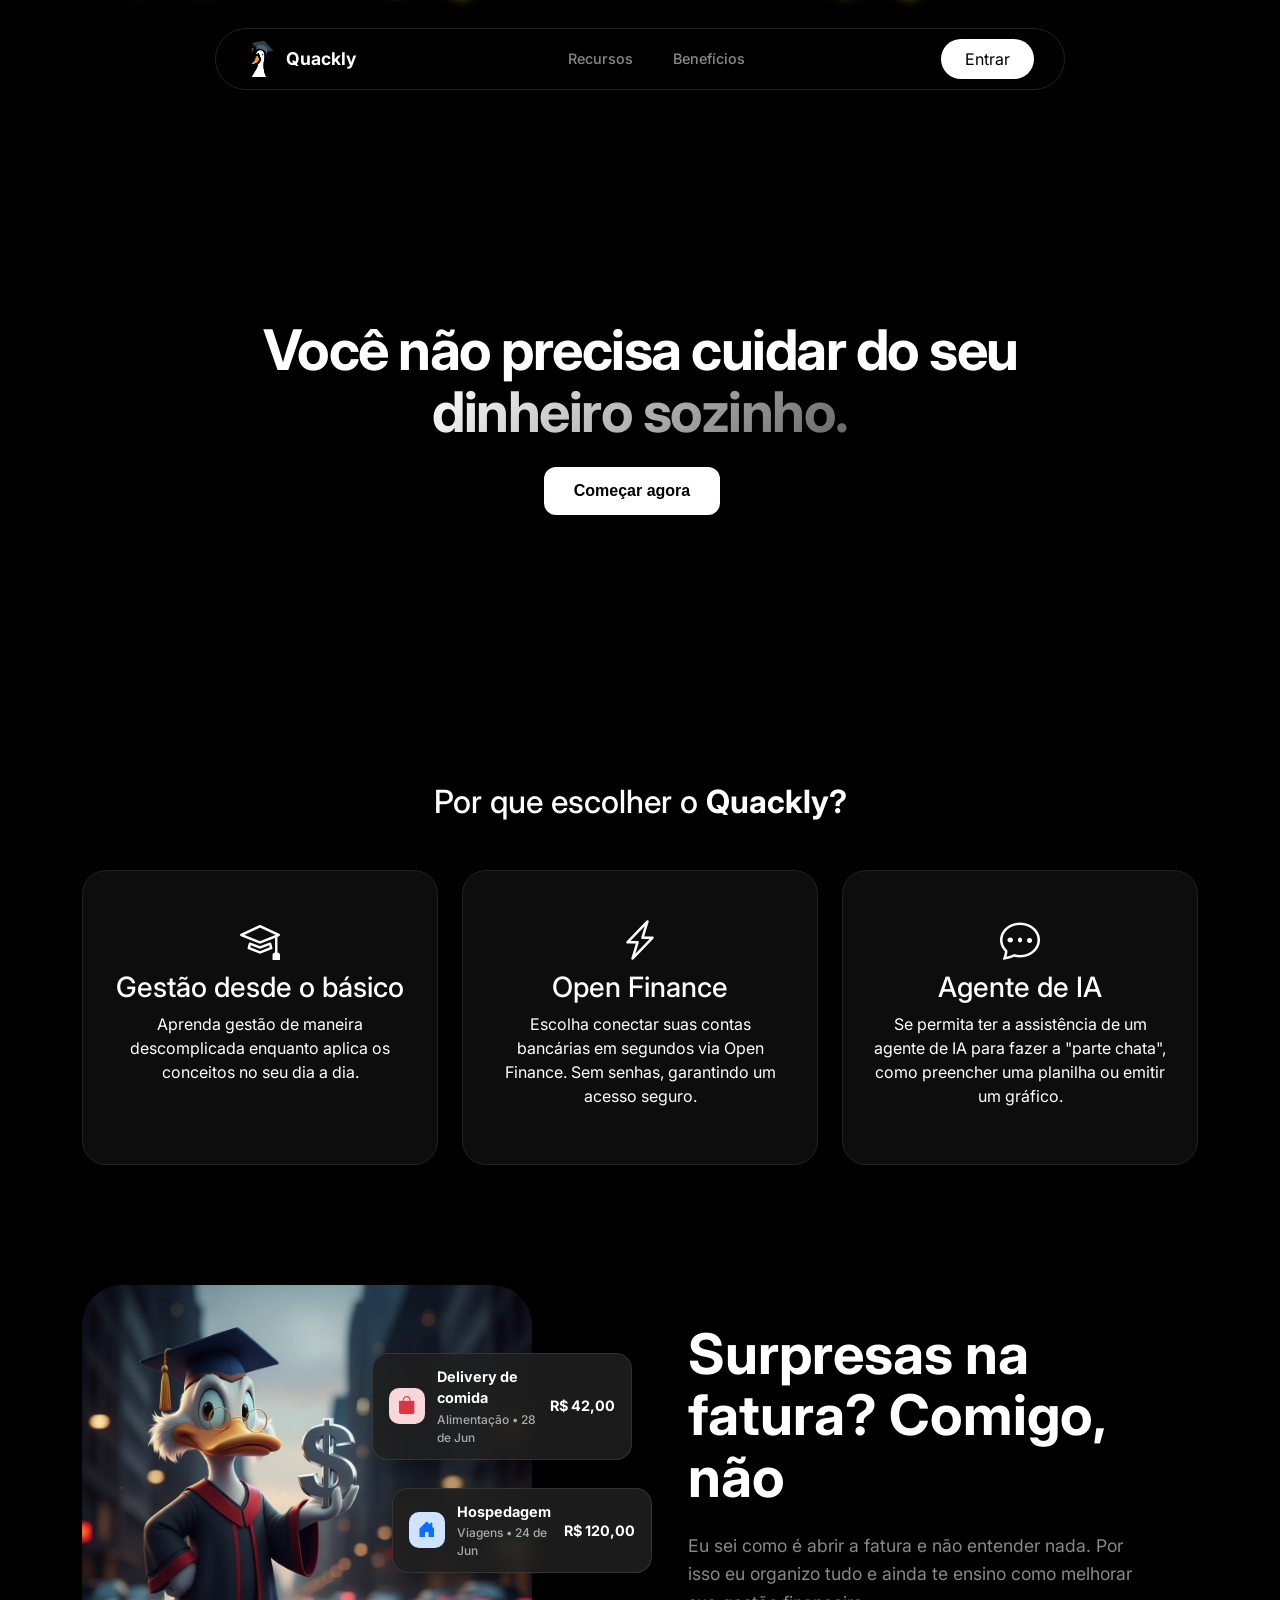
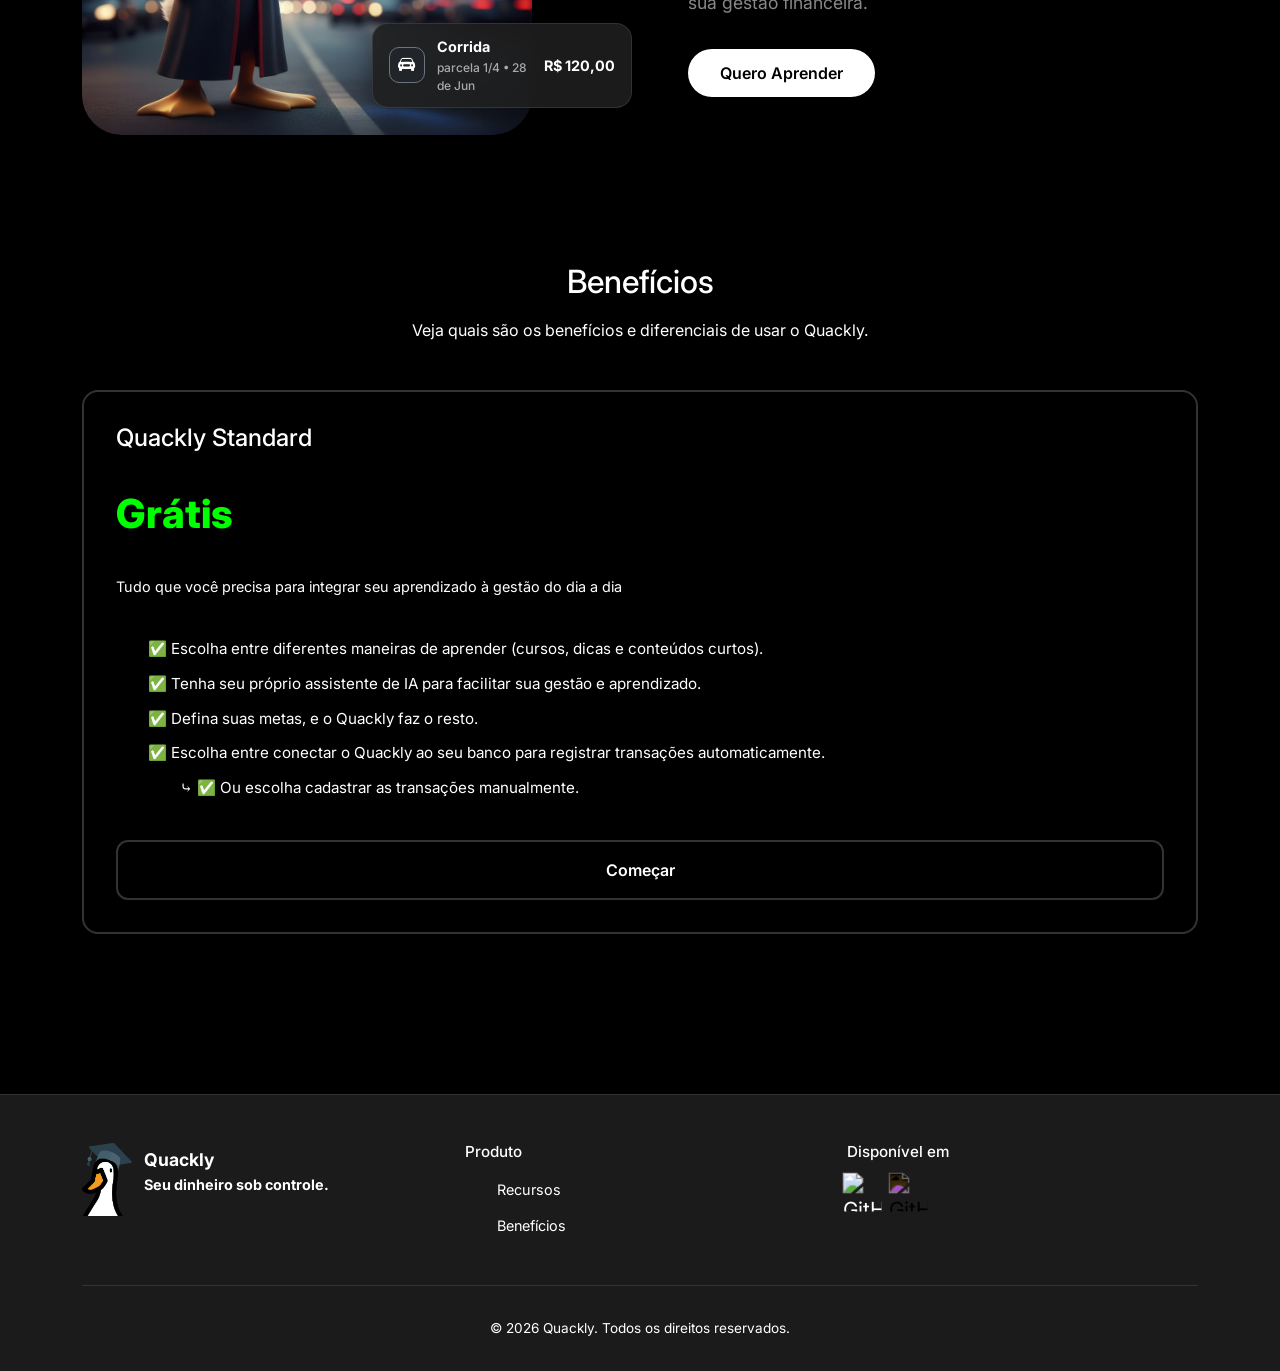
==== commit 62c1ae6d: "#" ====
--- a/index.html
+++ b/index.html
@@ -9,7 +9,7 @@
     <link href="https://cdn.jsdelivr.net/npm/bootstrap@5.3.3/dist/css/bootstrap.min.css" rel="stylesheet">
     <link rel="stylesheet" href="https://cdn.jsdelivr.net/npm/bootstrap-icons@1.13.1/font/bootstrap-icons.min.css">
 
-    <link rel="stylesheet" href="Css/index.css">
+    <link rel="stylesheet" href="styles/styles.css">
     <link rel="icon" type="image/png" href="https://img.icons8.com/color/48/scrooge-mcduck.png">
 </head>
 
@@ -18,7 +18,7 @@
     <nav class="navbar navbar-expand-lg fixed-top bg-transparent">
         <div class="container navbar-quackly">
             <a class="navbar-brand" href="#">
-                <img src="IMG/quackly_logo.png" alt="Logo" class="navbar-logo" style="transform: scale(1.2);">
+                <img src="images/quackly_logo.png" alt="Logo" class="navbar-logo" style="transform: scale(1.2);">
                 Quackly
             </a>
 
@@ -28,9 +28,8 @@
 
             <div class="collapse navbar-collapse justify-content-center" id="navbarNav">
                 <ul class="navbar-nav">
-                    <li class="nav-item"><a class="nav-link" href="#recursos">Recursos</a></li>
-                    <li class="nav-item"><a class="nav-link" href="#pricing">Preços</a></li>
-                    <li class="nav-item"><a class="nav-link" href="">Como funciona</a></li>
+                    <li class="nav-item"><a class="nav-link" href="#features">Recursos</a></li>
+                    <li class="nav-item"><a class="nav-link" href="#pricing">Benefícios</a></li>
                 </ul>
 
             </div>
@@ -53,30 +52,29 @@
         </div>
     </section>
     <!-- Quadrados sobre os recursos -->
-    <section id="recursos" class="features-section py-5">
+    <section id="features" class="features-section py-5">
         <div class="container text-center">
-            <h2 class="section-title">Por que escolher o Quackly?</h2>
+            <h2 class="section-title">Por que escolher o <B>Quackly?</B></h2>
             <div class="row mt-5">
                 <div class="col-md-4 mb-4">
                     <div class="feature-card">
                         <i class="bi bi-mortarboard fs-1 mb-3"></i>
-                        <h3>Aprenda gestão com IA</h3>
-                        <p>Seus dados são protegidos com criptografia de ponta a ponta, o mesmo padrão dos grandes
-                            bancos.</p>
+                        <h3>Gestão desde o básico</h3>
+                        <p>Aprenda gestão de maneira descomplicada enquanto aplica os conceitos no seu dia a dia.</p>
                     </div>
                 </div>
                 <div class="col-md-4 mb-4">
                     <div class="feature-card">
                         <i class="bi bi-lightning-charge fs-1 mb-3"></i>
                         <h3>Open Finance</h3>
-                        <p>Conecte suas contas em segundos via Open Finance. Sem senhas, garantindo um acesso seguro.</p>
+                        <p>Escolha conectar suas contas bancárias em segundos via Open Finance. Sem senhas, garantindo um acesso seguro.</p>
                     </div>
                 </div>
                 <div class="col-md-4 mb-4">
                     <div class="feature-card">
                         <i class="bi bi-chat-dots fs-1 mb-3"></i>
-                        <h3>IA Conversacional</h3>
-                        <p>Pergunte como se fosse um amigo. "Quanto gastei este mês?" e receba respostas instantâneas.
+                        <h3>Agente de IA</h3>
+                        <p>Se permita ter a assistência de um agente de IA para fazer a "parte chata", como preencher uma planilha ou emitir um gráfico.
                         </p>
                     </div>
                 </div>
@@ -92,7 +90,7 @@
                 <div class="col-lg-6 position-relative mb-5 mb-lg-0">
                     <div class="image-wrapper">
 
-                        <img src="IMG/pato_mentor_perfeito_limpo.png" alt="Mestre Pato Quackly" class="main-duck-img">
+                        <img src="images/pato_mentor_perfeito_limpo.png" alt="Mestre Pato Quackly" class="main-duck-img">
 
                         <!-- Cards Flutuantes como fazer -->
                         <div class="floating-card card-1">
@@ -137,7 +135,7 @@
                         Eu sei como é abrir a fatura e não entender nada. Por isso eu organizo tudo e ainda te ensino
                         como melhorar sua gestão financeira.
                     </p>
-                    <a href="" class="btn-white-pill">Descobrir surpresas</a>
+                    <a href="" class="btn-white-pill">Quero Aprender</a>
                 </div>
             </div>
         </div>
@@ -154,23 +152,25 @@
     <!-- Planos e Preços (só exemplo)  PRONTO 100% -->
     <section class="pricing" id="pricing">
         <div class="container">
-            <h2>Plano e seus benefícios</h2>
-            <p class="section-subtitle">Veja o plano que melhor se adapta às suas necessidades e mantenha suas finanças
-                sempre em dia</p>
+            <h2>Benefícios</h2>
+            <p class="section-subtitle">Veja quais são os benefícios e diferenciais de usar o Quackly.</p>
 
 
 
             <div class="pricing-grid">
                 <!-- PLANO BASIC -->
                 <div class="pricing-card">
-                    <h3>Basic</h3>
+                    <h3>Quackly Standard</h3>
                     <div class="price">Grátis</div>
-                    <p class="price-subtitle">Para democratizar o acesso ao Open Finance</p>
+                    <p class="price-subtitle">Tudo que você precisa para integrar seu aprendizado à gestão do dia a dia</p>
                     <ul class="features-list">
-                        <li>✅ Conectar apenas 1 banco</li>
-                        <li>✅ 1 agente autônomo com IA</li>
-                        <li>✅ Limite de conversas</li>
-                        <li>✅ Chat no WhatsApp</li>
+                        <li>✅ Escolha entre diferentes maneiras de aprender (cursos, dicas e conteúdos curtos).</li>
+                        <li>✅ Tenha seu próprio assistente de IA para facilitar sua gestão e aprendizado.</li>
+                        <li>✅ Defina suas metas, e o Quackly faz o resto.</li>
+                        <li>✅ Escolha entre conectar o Quackly ao seu banco para registrar transações automaticamente.</li>   
+                        <ul>
+                            <li>⤷ ✅ Ou escolha cadastrar as transações manualmente.</li>
+                        </ul>
                     </ul>
                     <a href="#" class="btn-secondary btn-block">Começar</a>
                 </div>
@@ -190,30 +190,25 @@
             <div class="footer-content">
                 <div class="footer-section">
                     <div class="footer-logo">
-                        <div class="logo-icon"><img src="IMG/quackly_logo.png" alt="" style="width: 50px;"></div>
-                        <span>Quackly</span>
-                    </div>
-                    <p>Seu dinheiro sob controle com IA.</p>
+                        <div class="logo-icon"><img src="images/quackly_logo.png" alt="" style="width: 50px;"></div>
+                        <span>Quackly<p>Seu dinheiro sob controle.</p></span>
+                    </div>
                 </div>
 
                 <div class="footer-section">
                     <h4>Produto</h4>
                     <ul>
                         <li><a href="#features">Recursos</a></li>
-                        <li><a href="#pricing">Preços</a></li>
-                        <li><a href="#how-it-works">Como funciona</a></li>
+                        <li><a href="#pricing">Benefícios</a></li>
                     </ul>
                 </div>
 
                
                 <div class="footer-section">
-                    <h4>Comunicações</h4>
-                    <div class="social-links">
-                        <a href="#" class="social-icon"><img src="https://skillicons.dev/icons?i=github" height="30"
-                                width="30" alt="GitHub" /></a>
-                        <a href="#" class="social-icon">
-                            <img src="https://skillicons.dev/icons?i=linkedin" height="30" width="30" alt="LinkedIn" />
-                        </a>
+                    <h4>Disponível em</h4>
+                    <div class="available-links">
+                        <img src="https://cdn.jsdelivr.net/gh/devicons/devicon@latest/icons/android/android-plain.svg" height="30" width="30" style="transform: scale(1.3);" alt="GitHub"  />
+                        <img src="https://cdn.jsdelivr.net/gh/devicons/devicon@latest/icons/apple/apple-original.svg" height="30" width="30" style="transform: scale(1.3); filter: invert(100%);" alt="GitHub"  />
                     </div>
                 </div>
             </div>
--- a/styles/styles.css
+++ b/styles/styles.css
@@ -0,0 +1,679 @@
+@import url("https://cdn.jsdelivr.net/npm/bootstrap-icons@1.13.1/font/bootstrap-icons.min.css");
+@import url('https://fonts.googleapis.com/css2?family=Inter:wght@300;400;500;600;700&display=swap');
+
+:root {
+    --bg-dark: #000000;
+    --bg-card: #0d0d0d;
+    --text-primary: #ffffff;
+    --text-secondary: #888888;
+    --accent-color: #ffffff;
+    --border-color: #222222;
+    --gradient-primary: linear-gradient(135deg, #ffffff 0%, #666666 100%);
+}
+
+body {
+    background-color: var(--bg-dark);
+    color: var(--text-primary);
+    font-family: 'Inter', sans-serif;
+    padding-top: 60px;
+    margin: 0;
+    overflow-x: hidden;
+}
+
+/* NAVBAR */
+.navbar-quackly {
+    background-color: rgba(0, 0, 0, 0.7);
+    backdrop-filter: blur(12px);
+    -webkit-backdrop-filter: blur(12px);
+    border-radius: 100px;
+    border: 1px solid var(--border-color);
+    padding: 10px 30px;
+    max-width: 850px;
+    width: 95%;
+    margin: 20px auto;
+    display: flex;
+    align-items: center;
+    box-shadow: 0 10px 30px rgba(0, 0, 0, 0.5);
+}
+
+.navbar-brand {
+    font-weight: 700;
+    display: flex;
+    align-items: center;
+    font-size: 1.1rem;
+    color: #fff !important;
+}
+
+.navbar-logo {
+    width: 30px;
+    height: 30px;
+    object-fit: contain;
+    margin-right: 10px;
+}
+
+.nav-link {
+    color: var(--text-secondary) !important;
+    font-size: 0.9rem;
+    font-weight: 500;
+    margin: 0 12px;
+}
+
+.nav-link:hover {
+    color: var(--text-primary) !important;
+}
+
+.btn-entrar {
+    color: black;
+    display: inline-block;
+    background-color: #fff;
+    border-radius: 50px;
+    padding: 8px 24px;
+    border: none;
+    transition: all 0.3s ease;
+    text-decoration: none;
+}
+
+.btn-entrar:hover {
+    transform: scale(1.20) !important;
+}
+
+
+.hero-section {
+    padding: 100px 0 60px;
+    margin-top: 160px;
+    margin-bottom: 160px;
+}
+
+.duck-container {
+    margin-bottom: 20px;
+}
+
+.duck-illustration {
+    width: 280px;
+    height: auto;
+    mix-blend-mode: multiply;
+    filter: contrast(1.1);
+}
+
+.hero-title {
+    font-size: clamp(2.2rem, 8vw, 3.5rem);
+    font-weight: 700;
+    line-height: 1.1;
+    letter-spacing: -1.5px;
+    margin-bottom: 24px;
+}
+
+.gradient-text {
+    background: var(--gradient-primary);
+    background-clip: text;
+    -webkit-text-fill-color: transparent;
+}
+
+
+
+
+.btn-primary-custom {
+    background-color: #fff !important;
+    color: #000 !important;
+    font-weight: 600;
+    padding: 12px 30px;
+    border-radius: 12px;
+    border: none !important;
+    transition: all 0.3s ease;
+    font-family: sans-serif;
+    text-decoration: none !important;
+    display: inline-block;
+}
+
+.btn-primary-custom:hover {
+    transform: scale(1.05) !important;
+}
+
+.btn-secondary-custom {
+    background-color: #fff;
+    color: #000;
+    font-weight: 600;
+    padding: 12px 30px;
+    border-radius: 12px;
+    border: 1px solid var(--border-color);
+    transform: scale(1.05);
+}
+
+
+.feature-card {
+    background: var(--bg-card);
+    border: 1px solid var(--border-color);
+    padding: 40px 30px;
+    border-radius: 24px;
+    height: 100%;
+    transition: 0.3s;
+}
+
+.feature-card:hover {
+    transform: translateY(-10px);
+    border-color: #444;
+}
+
+/* RESPONSIVIDADE PARA APARELHOS , TELEFONE , TABLET E PC */
+@media (max-width: 991px) {
+    .navbar-quackly {
+        border-radius: 25px;
+        margin-top: 10px;
+    }
+
+    .hero-title {
+        font-size: 2.2rem;
+    }
+
+    .duck-illustration {
+        width: 200px;
+    }
+}
+
+
+
+
+.transaction-section {
+    padding: 100px 0;
+    background-color: #000;
+}
+
+.image-wrapper {
+    position: relative;
+    max-width: 450px;
+    margin-right: auto;
+    margin-left: 0;
+}
+
+.main-duck-img {
+    width: 100%;
+    border-radius: 40px;
+
+    background-color: #1a1a1a;
+    box-shadow: 0 20px 40px rgba(0, 0, 0, 0.4);
+    display: block;
+    position: relative;
+    z-index: 1;
+}
+
+.floating-card {
+    position: absolute;
+    background: rgba(30, 30, 30, 0.9);
+    backdrop-filter: blur(10px);
+    -webkit-backdrop-filter: blur(10px);
+    border: 1px solid rgba(255, 255, 255, 0.1);
+    border-radius: 16px;
+    padding: 12px 16px;
+    display: flex;
+    align-items: center;
+    width: 260px;
+    box-shadow: 0 10px 30px rgba(0, 0, 0, 0.5);
+    z-index: 5;
+    animation: float 4s ease-in-out infinite;
+}
+
+
+.card-1 {
+    top: 15%;
+    right: -100px;
+    animation-delay: 0s;
+}
+
+.card-2 {
+    top: 45%;
+    right: -120px;
+    animation-delay: 1s;
+}
+
+.card-3 {
+    top: 75%;
+    right: -100px;
+    animation-delay: 2s;
+}
+
+@keyframes float {
+
+    0%,
+    100% {
+        transform: translateY(0);
+    }
+
+    50% {
+        transform: translateY(-10px);
+    }
+}
+
+.card-icon {
+    width: 36px;
+    height: 36px;
+    border-radius: 10px;
+    display: flex;
+    align-items: center;
+    justify-content: center;
+    margin-right: 12px;
+    font-size: 1.1rem;
+    flex-shrink: 0;
+}
+
+.card-info {
+    display: flex;
+    flex-direction: column;
+    flex-grow: 1;
+}
+
+
+.card-title {
+    font-size: 0.9rem;
+    font-weight: 700;
+    color: #ffffff;
+    opacity: 1;
+    margin-bottom: 2px;
+}
+
+.card-subtitle {
+    font-size: 0.75rem;
+    font-weight: 500;
+    color: #aaaaaa;
+    opacity: 1;
+}
+
+.card-value {
+    font-size: 0.9rem;
+    font-weight: 700;
+    color: #ffffff;
+    opacity: 1;
+    margin-left: 10px;
+    white-space: nowrap;
+}
+
+.section-display-title {
+    font-size: clamp(2.2rem, 5vw, 3.5rem);
+    font-weight: 700;
+    line-height: 1.1;
+    margin-bottom: 24px;
+    color: #fff;
+}
+
+.section-description {
+    font-size: 1.1rem;
+    color: #888;
+    line-height: 1.6;
+    margin-bottom: 32px;
+    max-width: 450px;
+}
+
+.btn-white-pill {
+    background: #fff;
+    color: #000;
+    border: none;
+    border-radius: 50px;
+    padding: 12px 32px;
+    font-weight: 600;
+    transition: all 0.3s ease;
+    text-decoration: none;
+    display: inline-block;
+}
+
+.btn-white-pill:hover {
+    transform: scale(1.05) !important;
+}
+
+/*final do card do pato  */
+
+
+/* Mais ajudsre de responsividade para Mobile */
+@media (max-width: 991px) {
+    .image-wrapper {
+        margin: 0 auto;
+    }
+
+    .floating-card {
+        right: -20px;
+        width: 230px;
+    }
+
+    .section-display-title {
+        text-align: center;
+        margin-top: 60px;
+    }
+
+    .section-description {
+        text-align: center;
+        margin: 0 auto 32px;
+    }
+
+    .btn-white-pill {
+        display: block;
+        margin: 0 auto;
+    }
+}
+
+
+/* Animação das moedas */
+.coin-container {
+    position: fixed;
+    top: 0;
+    left: 0;
+    width: 100%;
+    height: 100vh;
+    pointer-events: none;
+    z-index: -1;
+    overflow: hidden;
+}
+
+.coin {
+    position: absolute;
+    top: -50px;
+    font-size: 32px;
+
+
+    color: #FFD700;
+
+    font-weight: bold;
+    user-select: none;
+    animation: floatUp 8s linear infinite;
+
+
+    text-shadow: 0 0 10px rgba(255, 215, 0, 0.6),
+        0 0 20px rgba(218, 165, 32, 0.4);
+}
+
+@keyframes floatUp {
+    0% {
+        transform: translateY(100vh) rotate(0deg);
+        opacity: 0;
+    }
+
+    10% {
+        opacity: 1;
+    }
+
+    90% {
+        opacity: 1;
+    }
+
+    100% {
+        transform: translateY(-200vh) rotate(360deg);
+        opacity: 0;
+    }
+}
+
+
+
+
+
+/*PREÇOS E PLANOS (SÓ EXEMPLO, DA PRA TIRAR) */
+
+
+:root {
+    --primary: #00FF00;
+    --primary-dark: #00DD00;
+    --background: #0a0a0a;
+    --border: #333333;
+ 
+/
+}
+
+.pricing {
+    padding: 5rem 0;
+    background-color: rgba(0, 0, 0, 0.4);
+}
+
+.pricing h2 {
+    text-align: center;
+    margin-bottom: 1rem;
+}
+
+.section-subtitle {
+    text-align: center;
+    color: var(--text-muted);
+    margin-bottom: 2rem;
+    font-size: 1rem;
+}
+
+
+/* Preço */
+.pricing-grid {
+    display: grid;
+    grid-template-columns: repeat(auto-fit, minmax(300px, 1fr));
+    gap: 2rem;
+    margin-top: 3rem;
+    background-color: rgba(0, 0, 0, 0.4);
+    ;
+}
+
+.pricing-card {
+    background-color: rgba(0, 0, 0, 0.4);
+    border: 2px solid var(--border);
+    border-radius: 1rem;
+    padding: 2rem;
+    display: flex;
+    flex-direction: column;
+    gap: 1.5rem;
+    position: relative;
+    transition: all 0.3s ease;
+}
+
+.pricing-card:hover {
+    border-color: var(--primary);
+    transform: translateY(-5px);
+    box-shadow: 0 10px 30px rgba(0, 255, 0, 0.1);
+}
+
+
+
+.pricing-card.featured:hover {
+    box-shadow: 0 20px 50px rgba(0, 255, 0, 0.2);
+}
+
+.badge {
+    position: absolute;
+    top: -15px;
+    left: 50%;
+    transform: translateX(-50%);
+    background: linear-gradient(135deg, var(--accent-purple) 0%, #ff006e 100%);
+    color: var(--foreground);
+    padding: 0.5rem 1rem;
+    border-radius: 50px;
+    font-size: 0.8rem;
+    font-weight: 700;
+}
+
+.pricing-card h3 {
+    font-size: 1.5rem;
+    margin-bottom: 0.5rem;
+}
+
+.price {
+    font-size: 2.5rem;
+    font-weight: 800;
+    color: var(--primary);
+    margin-bottom: 0.5rem;
+}
+
+.price-period {
+    font-size: 0.9rem;
+    color: var(--text-muted);
+    font-weight: 400;
+}
+
+.price-subtitle {
+    color: var(--text-muted);
+    font-size: 0.9rem;
+    margin-bottom: 1rem;
+}
+
+.features-list {
+    list-style: none;
+    display: flex;
+    flex-direction: column;
+    gap: 0.75rem;
+    flex-grow: 1;
+}
+
+.features-list li {
+    color: var(--foreground);
+    font-size: 0.95rem;
+    display: flex;
+    align-items: center;
+    gap: 0.5rem;
+}
+
+.features-list li::before {
+    color: var(--primary);
+    font-weight: 700;
+    margin-right: 0.5rem;
+}
+.btn-block {
+    width: 100%;
+    padding: 1rem;
+    font-size: 1rem;
+    font-weight: 600;
+    border-radius: 0.75rem;
+    border: none;
+    cursor: pointer;
+    transition: all 0.3s ease;
+    
+   
+    text-decoration: none; 
+    
+    display: inline-block; 
+    text-align: center;    
+}
+
+.btn-primary.btn-block {
+    background-color: var(--primary);
+    color: var(--background);
+}
+
+.btn-primary.btn-block:hover {
+    background-color: var(--primary-dark);
+    box-shadow: 0 10px 25px rgba(0, 255, 0, 0.3);
+}
+
+.btn-secondary.btn-block {
+    background-color: transparent;
+    color: var(--foreground);
+    border: 2px solid var(--border);
+}
+
+.btn-secondary.btn-block:hover {
+    border-color: var(--primary);
+    color: var(--primary);
+}
+
+/* Responsividade */
+@media (max-width: 768px) {
+    .pricing-grid {
+        grid-template-columns: 1fr;
+    }
+
+    .pricing-card.featured {
+        transform: scale(1);
+    }
+
+    .price {
+        font-size: 2rem;
+    }
+
+    .toggle-discount {
+        top: -8px;
+        right: 5px;
+        font-size: 0.65rem;
+    }
+}
+
+
+
+
+
+
+/* ===========================
+   FOOTER
+   =========================== */
+
+.footer {
+    background-color:rgba(30, 30, 30, 0.9);
+    border-top: 1px solid var(--border);
+    padding: 3rem 0 1rem;
+    margin-top: 5rem;
+}
+
+.footer-content {
+    display: grid;
+    grid-template-columns: repeat(auto-fit, minmax(200px, 1fr));
+    gap: 2rem;
+    margin-bottom: 2rem;
+}
+
+.footer-section h4 {
+    color: var(--foreground);
+    margin-bottom: 1rem;
+    font-size: 0.95rem;
+}
+
+.footer-section ul {
+    list-style: none;
+}
+
+.footer-section ul li {
+    margin-bottom: 0.75rem;
+}
+
+.footer-section a {
+    color: var(--text-muted);
+    text-decoration: none;
+    transition: color 0.3s ease;
+    font-size: 0.9rem;
+}
+
+.footer-section a:hover {
+    color: var(--primary);
+}
+
+.footer-logo {
+    display: flex;
+    align-items: center;
+    gap: 0.75rem;
+    font-weight: 700;
+    font-size: 1.1rem;
+    margin-bottom: 0.75rem;
+}
+
+.footer-section p {
+    color: var(--text-muted);
+    font-size: 0.9rem;
+}
+
+.available-links {
+    display: flex;
+    gap: 1rem;
+}
+
+.social-icon {
+    width: 2.5rem;
+    height: 2.5rem;
+    background-color: var(--background);
+    border: 1px solid var(--border);
+    border-radius: 50%;
+    display: flex;
+    align-items: center;
+    justify-content: center;
+    color: var(--foreground);
+    text-decoration: none;
+    transition: all 0.3s ease;
+    font-weight: 600;
+}
+
+.social-icon:hover {
+    border-color: var(--primary);
+    color: var(--primary);
+}
+
+.footer-bottom {
+    text-align: center;
+    padding-top: 2rem;
+    border-top: 1px solid var(--border);
+    color: var(--text-muted);
+    font-size: 0.85rem;
+}
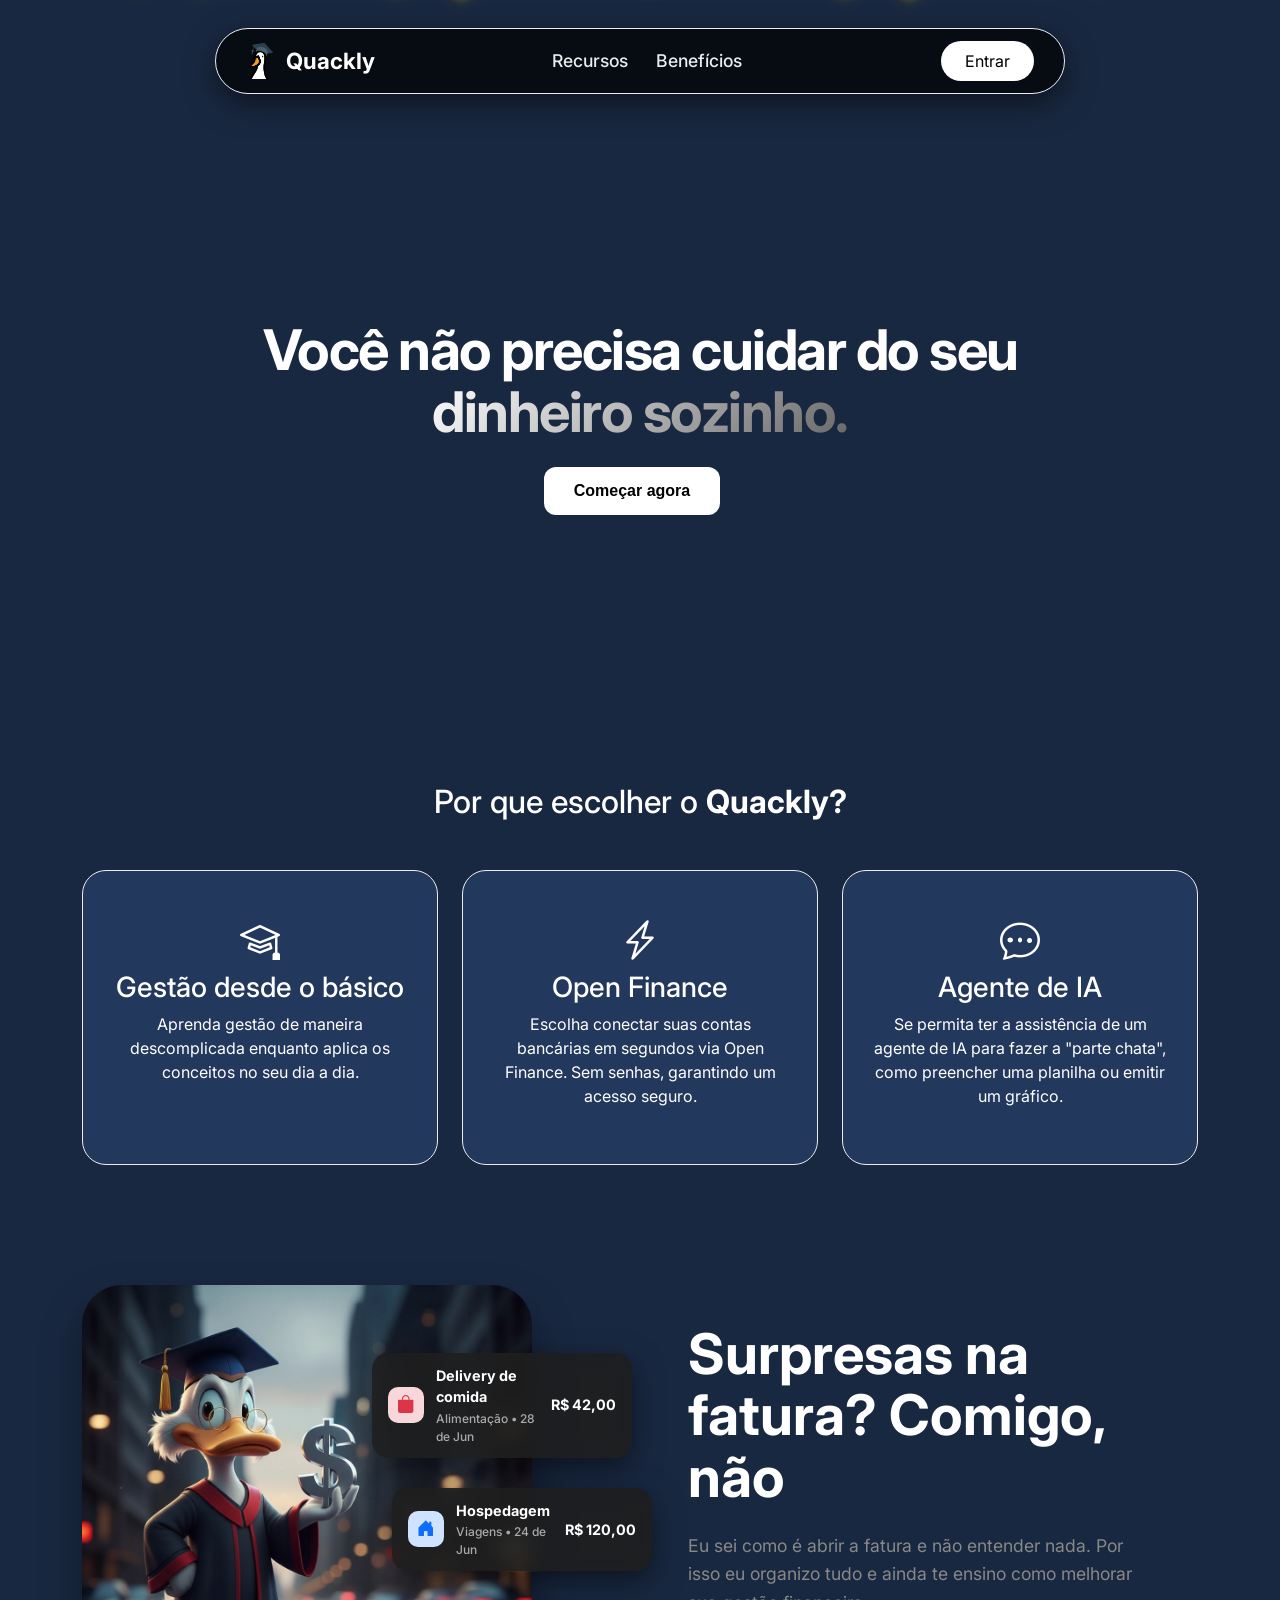
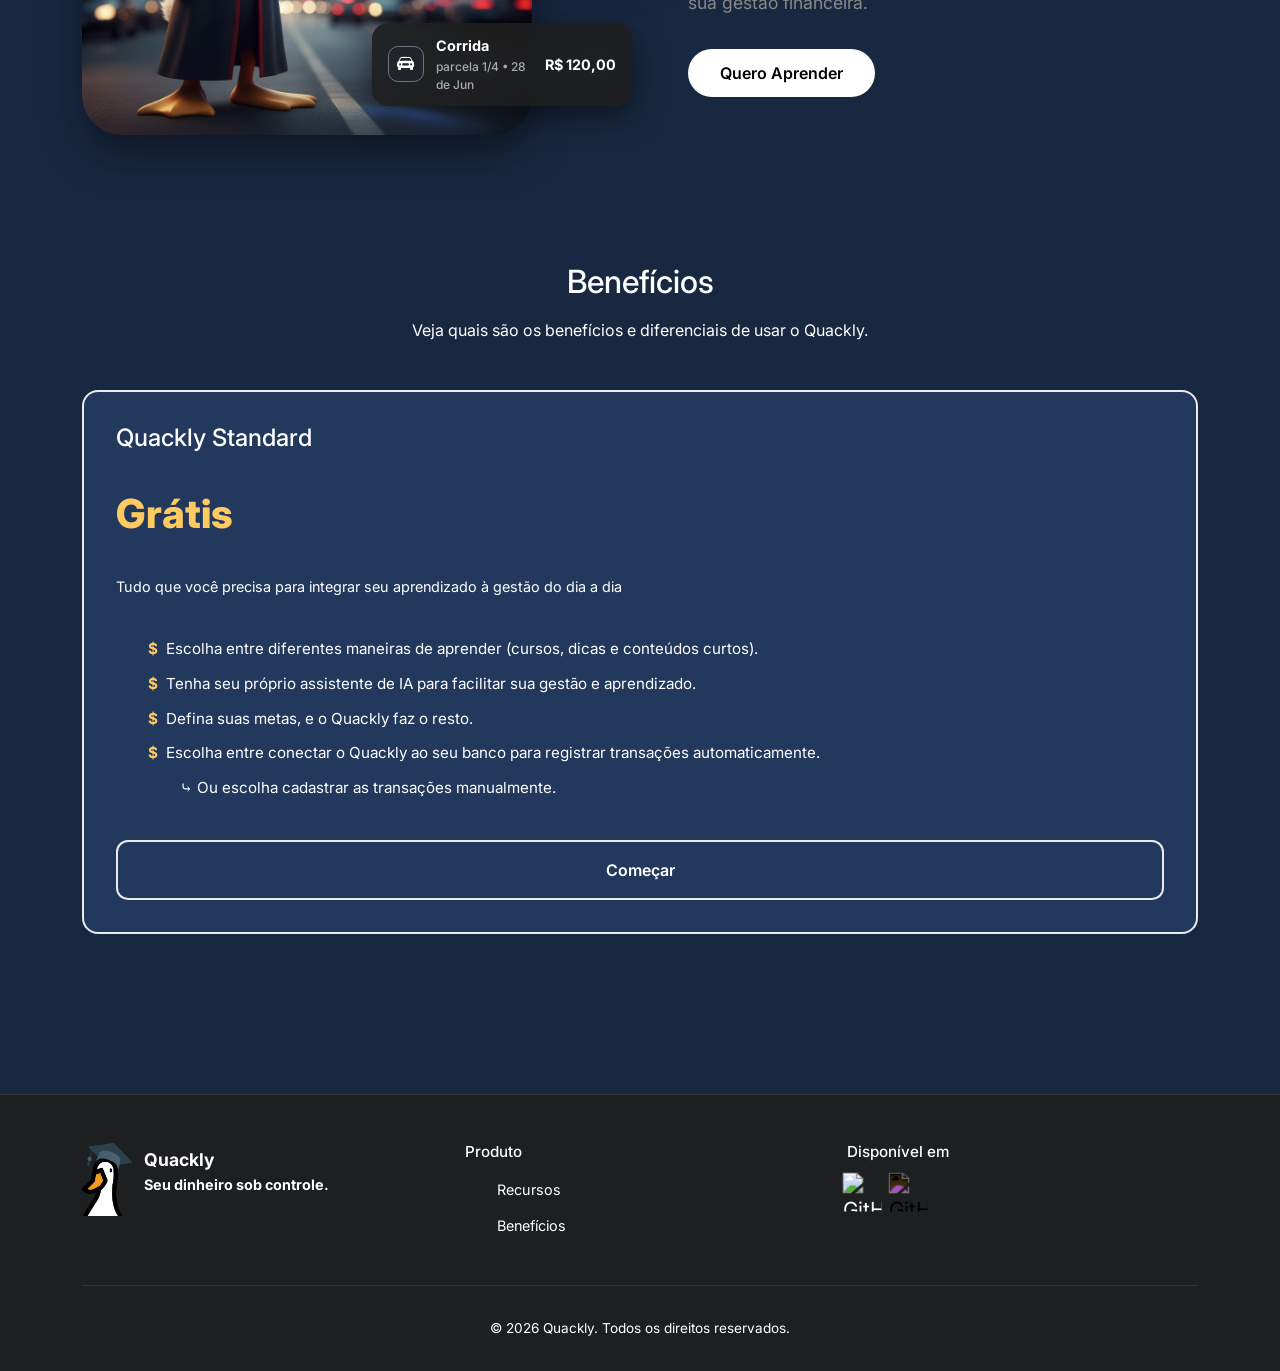
==== commit 6011da28: "#" ====
--- a/index.html
+++ b/index.html
@@ -15,7 +15,7 @@
 
 <body>
     <!-- Navbar toda-->
-    <nav class="navbar navbar-expand-lg fixed-top bg-transparent">
+    <nav class="navbar navbar-expand-lg navbar-dark fixed-top bg-transparent">
         <div class="container navbar-quackly">
             <a class="navbar-brand" href="#">
                 <img src="images/quackly_logo.png" alt="Logo" class="navbar-logo" style="transform: scale(1.2);">
@@ -83,7 +83,7 @@
     </section>
 
     <!-- parte do pato -->
-    <section class="transaction-section py-5">
+    <section class="transaction-section py-5" style="background-color: #192841;">
         <div class="container">
             <div class="row align-items-center">
 
@@ -164,12 +164,12 @@
                     <div class="price">Grátis</div>
                     <p class="price-subtitle">Tudo que você precisa para integrar seu aprendizado à gestão do dia a dia</p>
                     <ul class="features-list">
-                        <li>✅ Escolha entre diferentes maneiras de aprender (cursos, dicas e conteúdos curtos).</li>
-                        <li>✅ Tenha seu próprio assistente de IA para facilitar sua gestão e aprendizado.</li>
-                        <li>✅ Defina suas metas, e o Quackly faz o resto.</li>
-                        <li>✅ Escolha entre conectar o Quackly ao seu banco para registrar transações automaticamente.</li>   
+                        <li><div class="cifra">$</div> Escolha entre diferentes maneiras de aprender (cursos, dicas e conteúdos curtos).</li>
+                        <li><div class="cifra">$</div> Tenha seu próprio assistente de IA para facilitar sua gestão e aprendizado.</li>
+                        <li><div class="cifra">$</div> Defina suas metas, e o Quackly faz o resto.</li>
+                        <li><div class="cifra">$</div> Escolha entre conectar o Quackly ao seu banco para registrar transações automaticamente.</li>   
                         <ul>
-                            <li>⤷ ✅ Ou escolha cadastrar as transações manualmente.</li>
+                            <li>⤷    Ou escolha cadastrar as transações manualmente.</li>
                         </ul>
                     </ul>
                     <a href="#" class="btn-secondary btn-block">Começar</a>
--- a/styles/styles.css
+++ b/styles/styles.css
@@ -2,12 +2,12 @@
 @import url('https://fonts.googleapis.com/css2?family=Inter:wght@300;400;500;600;700&display=swap');
 
 :root {
-    --bg-dark: #000000;
-    --bg-card: #0d0d0d;
+    --bg-dark: #192841;
+    --bg-card: #23385d;
     --text-primary: #ffffff;
-    --text-secondary: #888888;
+    --text-secondary: #EBECF0;
     --accent-color: #ffffff;
-    --border-color: #222222;
+    --border-color: #EBECF0;
     --gradient-primary: linear-gradient(135deg, #ffffff 0%, #666666 100%);
 }
 
@@ -40,8 +40,9 @@
     font-weight: 700;
     display: flex;
     align-items: center;
-    font-size: 1.1rem;
+    font-size: 1.4rem;
     color: #fff !important;
+    margin-right: -10px;
 }
 
 .navbar-logo {
@@ -53,13 +54,14 @@
 
 .nav-link {
     color: var(--text-secondary) !important;
-    font-size: 0.9rem;
+    font-size: 1.1rem;
     font-weight: 500;
     margin: 0 12px;
+    margin-left: 0px;
 }
 
 .nav-link:hover {
-    color: var(--text-primary) !important;
+    color: #FFCB61 !important;
 }
 
 .btn-entrar {
@@ -201,7 +203,7 @@
     background: rgba(30, 30, 30, 0.9);
     backdrop-filter: blur(10px);
     -webkit-backdrop-filter: blur(10px);
-    border: 1px solid rgba(255, 255, 255, 0.1);
+    border: 1px solid (255, 255, 255, 0.1);
     border-radius: 16px;
     padding: 12px 16px;
     display: flex;
@@ -361,13 +363,18 @@
     overflow: hidden;
 }
 
+/*COR DAS MOEDAS DE FUNDO*/
+.cifra{
+    color: #FFCB61;
+    font-weight: bolder;
+}
 .coin {
     position: absolute;
     top: -50px;
     font-size: 32px;
 
 
-    color: #FFD700;
+    color: #FFCB61;
 
     font-weight: bold;
     user-select: none;
@@ -404,10 +411,10 @@
 
 /*PREÇOS E PLANOS (SÓ EXEMPLO, DA PRA TIRAR) */
 
-
+/*COR DE DESTAQUE DO SITE*/
 :root {
-    --primary: #00FF00;
-    --primary-dark: #00DD00;
+    --primary: #FFCB61;
+    --primary-dark: #FFCB61;
     --background: #0a0a0a;
     --border: #333333;
  
@@ -416,7 +423,6 @@
 
 .pricing {
     padding: 5rem 0;
-    background-color: rgba(0, 0, 0, 0.4);
 }
 
 .pricing h2 {
@@ -438,13 +444,12 @@
     grid-template-columns: repeat(auto-fit, minmax(300px, 1fr));
     gap: 2rem;
     margin-top: 3rem;
-    background-color: rgba(0, 0, 0, 0.4);
     ;
 }
 
 .pricing-card {
-    background-color: rgba(0, 0, 0, 0.4);
-    border: 2px solid var(--border);
+    background-color: var(--bg-card);
+    border: 2px solid var(--border-color);
     border-radius: 1rem;
     padding: 2rem;
     display: flex;
@@ -554,7 +559,7 @@
 .btn-secondary.btn-block {
     background-color: transparent;
     color: var(--foreground);
-    border: 2px solid var(--border);
+    border: 2px solid var(--border-color);
 }
 
 .btn-secondary.btn-block:hover {
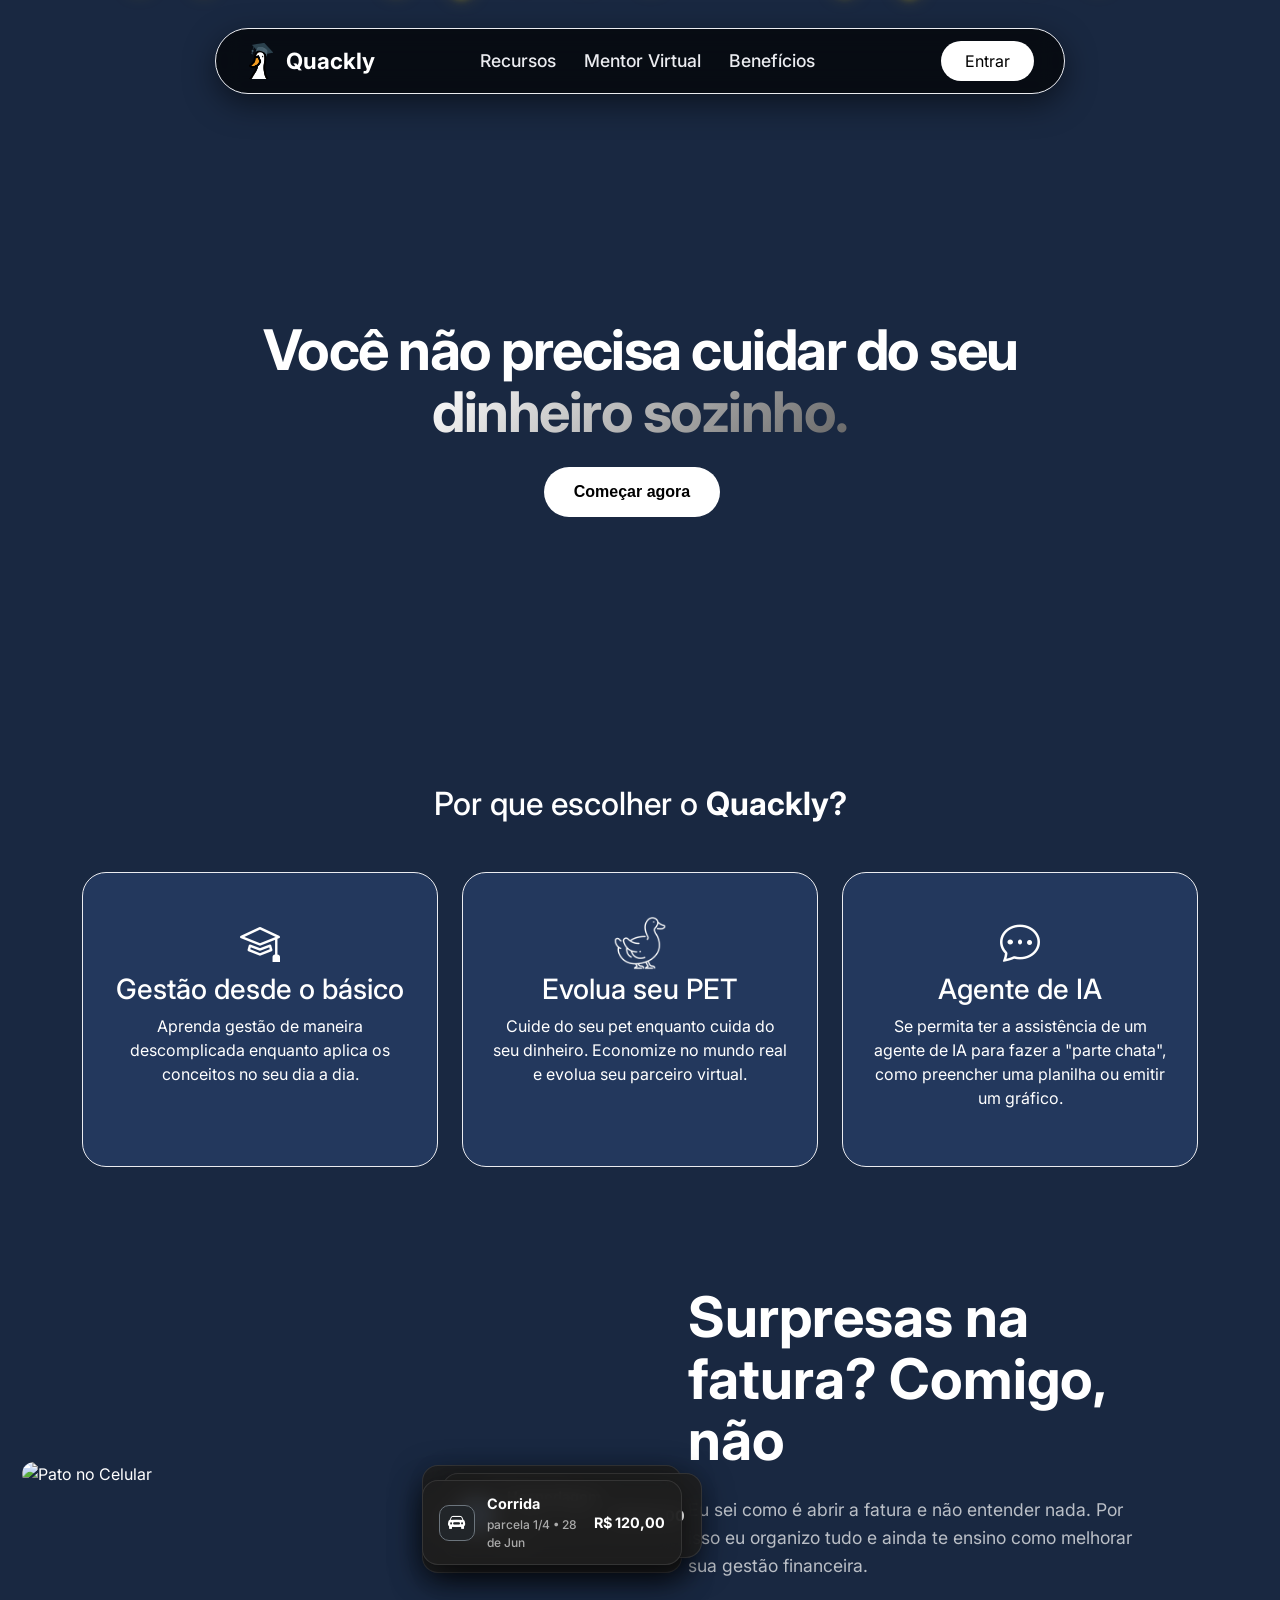
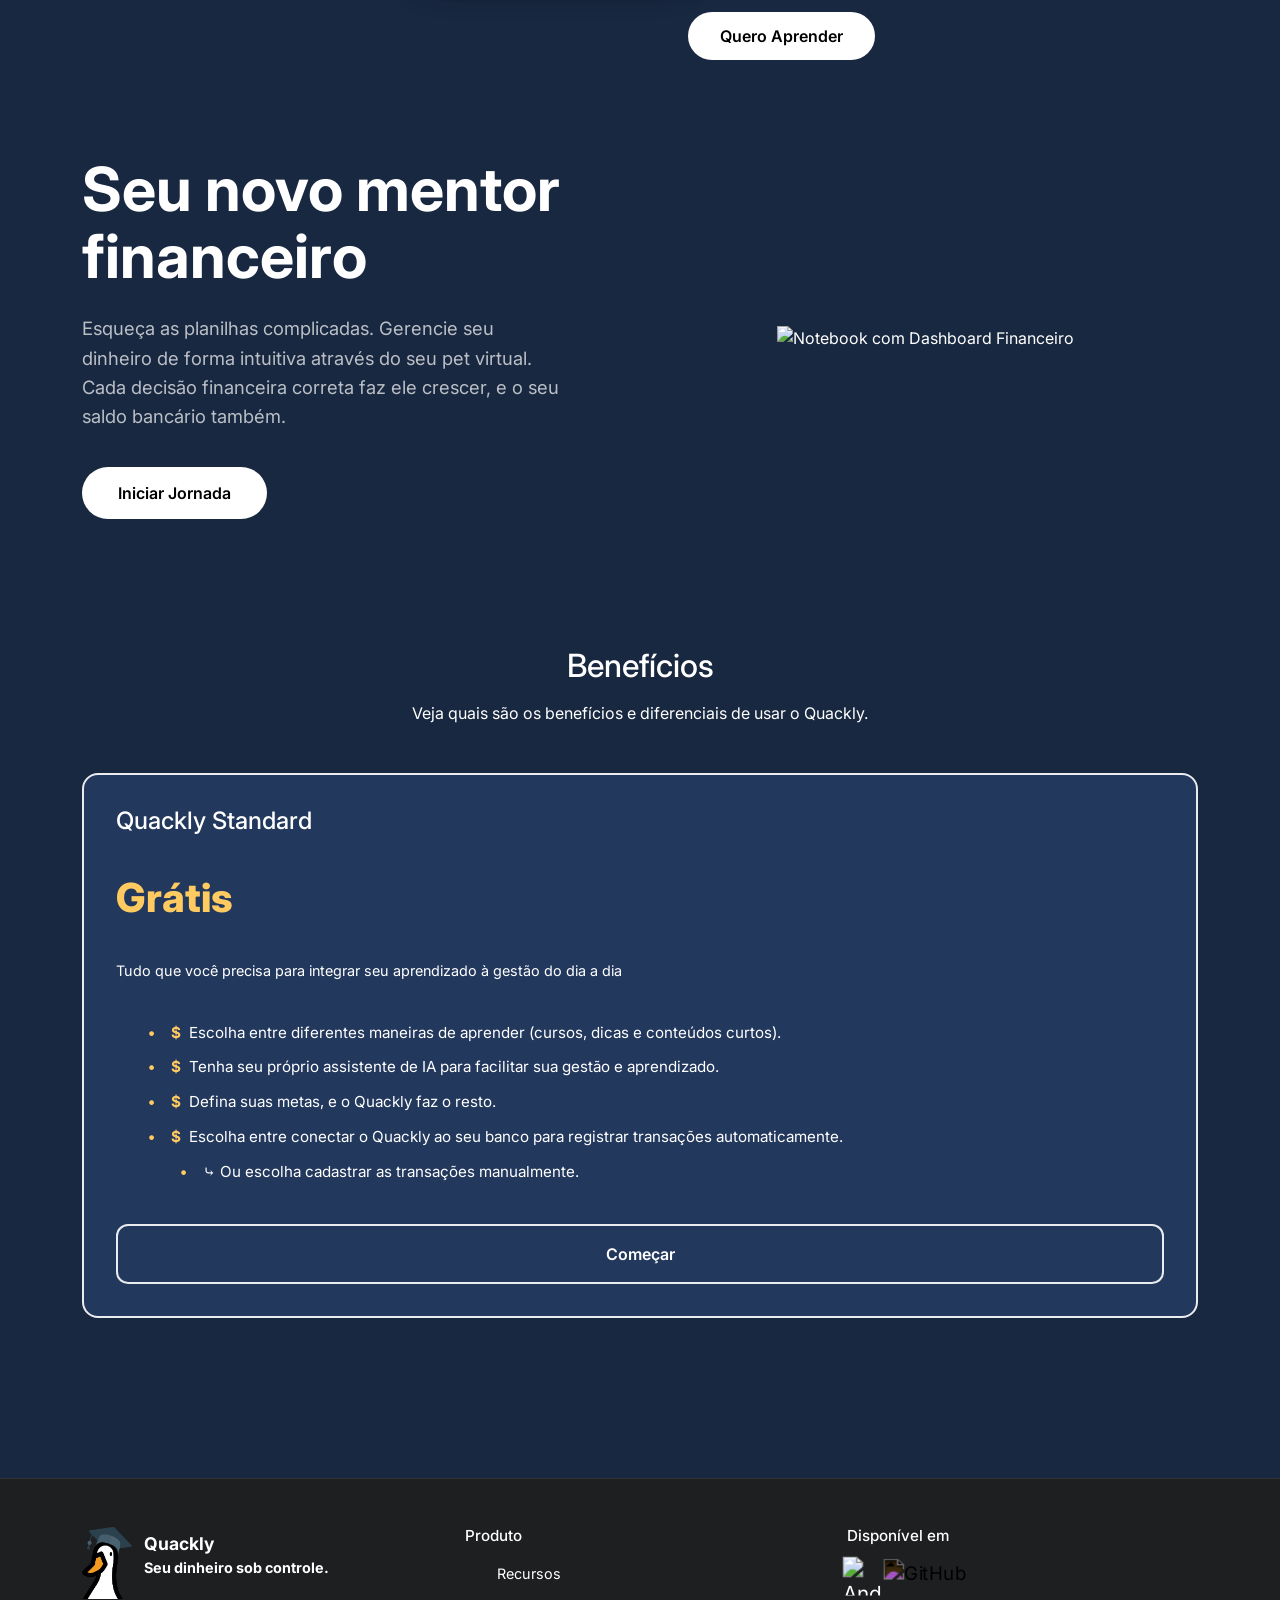
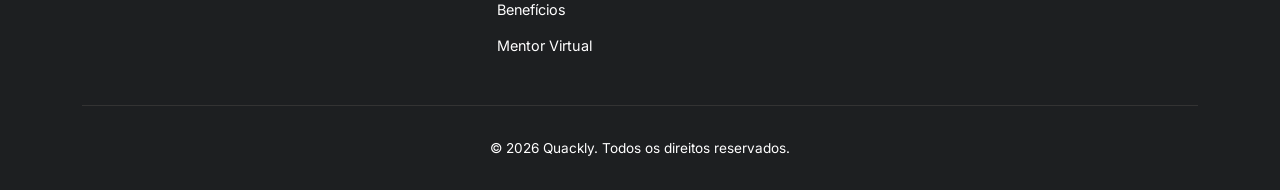
==== commit 165149f1: "Corrigindo textos e adicionando icone" ====
--- a/index.html
+++ b/index.html
@@ -10,7 +10,7 @@
     <link rel="stylesheet" href="https://cdn.jsdelivr.net/npm/bootstrap-icons@1.13.1/font/bootstrap-icons.min.css">
 
     <link rel="stylesheet" href="styles/styles.css">
-    <link rel="icon" type="image/png" href="https://img.icons8.com/color/48/scrooge-mcduck.png">
+    <link rel="icon" type="image/png" href="images/quackly_logo.png">
 </head>
 
 <body>
@@ -29,13 +29,14 @@
             <div class="collapse navbar-collapse justify-content-center" id="navbarNav">
                 <ul class="navbar-nav">
                     <li class="nav-item"><a class="nav-link" href="#features">Recursos</a></li>
+                    <li class="nav-item"><a class="nav-link" href="#mentor">Mentor Virtual</a></li>
                     <li class="nav-item"><a class="nav-link" href="#pricing">Benefícios</a></li>
                 </ul>
 
             </div>
 
             <div class="d-none d-lg-block">
-                <a href="#" class="btn btn-entrar">Entrar</a>
+                <a href="login.html" class="btn btn-entrar">Entrar</a>
             </div>
         </div>
     </nav>
@@ -46,8 +47,9 @@
             <h1 class="hero-title">Você não precisa cuidar do seu <br><span class="gradient-text">dinheiro
                     sozinho.</span></h1>
 
+
             <div class="hero-cta">
-                <a href="#" class="btn btn-primary-custom me-3 ">Começar agora</a>
+                <a href="login.html" class="btn btn-primary-custom me-3 ">Começar agora</a>
             </div>
         </div>
     </section>
@@ -65,16 +67,17 @@
                 </div>
                 <div class="col-md-4 mb-4">
                     <div class="feature-card">
-                        <i class="bi bi-lightning-charge fs-1 mb-3"></i>
-                        <h3>Open Finance</h3>
-                        <p>Escolha conectar suas contas bancárias em segundos via Open Finance. Sem senhas, garantindo um acesso seguro.</p>
+                        <img src="images/duck.png"  alt="Ícone de Pato"  style="width: 60px; height: 60px; scale: 0.9; filter:invert()">
+                        <h3>Evolua seu PET</h3>
+                        <p>Cuide do seu pet enquanto cuida do seu dinheiro. Economize no mundo real e evolua seu parceiro virtual.</p>
                     </div>
                 </div>
                 <div class="col-md-4 mb-4">
                     <div class="feature-card">
                         <i class="bi bi-chat-dots fs-1 mb-3"></i>
                         <h3>Agente de IA</h3>
-                        <p>Se permita ter a assistência de um agente de IA para fazer a "parte chata", como preencher uma planilha ou emitir um gráfico.
+                        <p>Se permita ter a assistência de um agente de IA para fazer a "parte chata", como preencher
+                            uma planilha ou emitir um gráfico.
                         </p>
                     </div>
                 </div>
@@ -90,7 +93,7 @@
                 <div class="col-lg-6 position-relative mb-5 mb-lg-0">
                     <div class="image-wrapper">
 
-                        <img src="images/pato_mentor_perfeito_limpo.png" alt="Mestre Pato Quackly" class="main-duck-img">
+                        <img src="images/patoNoCelularofc.png" alt="Pato no Celular" class="main-duck-img">
 
                         <!-- Cards Flutuantes como fazer -->
                         <div class="floating-card card-1">
@@ -127,29 +130,47 @@
                         </div>
                     </div>
                 </div>
-
-
                 <div class="col-lg-6 ps-lg-5 text-white">
                     <h2 class="section-display-title">Surpresas na fatura? Comigo, não</h2>
                     <p class="section-description">
                         Eu sei como é abrir a fatura e não entender nada. Por isso eu organizo tudo e ainda te ensino
                         como melhorar sua gestão financeira.
                     </p>
-                    <a href="" class="btn-white-pill">Quero Aprender</a>
-                </div>
-            </div>
-        </div>
-    </section>
-  <!-- COMO FUNCIONA CARD DO BOOTSTRAP -->
-
-
-
-
-
-
-
-
-    <!-- Planos e Preços (só exemplo)  PRONTO 100% -->
+                    <a href="login.html" class="btn-white-pill">Quero Aprender</a>
+                </div>
+            </div>
+        </div>
+    </section>
+
+    <!-- CARD Gráfico -->
+    <section class="hero-transaction-section py-5" id="mentor" style="background-color: #192841;">
+        <div class="container">
+            <div class="row align-items-center">
+                <!-- Coluna de Texto -->
+                <div class="col-lg-6 pe-lg-5 text-white mb-5 mb-lg-0">
+                    <h2 class="hero-display-title">Seu novo mentor financeiro</h2>
+                    <p class="hero-description">
+                        Esqueça as planilhas complicadas. Gerencie seu dinheiro de forma intuitiva através do seu pet
+                        virtual. Cada decisão financeira correta faz ele crescer, e o seu saldo bancário também.
+                    </p>
+                    <a href="login.html" class="hero-btn-pill">Iniciar Jornada</a>
+                </div>
+                <!-- Coluna da Imagem -->
+                <div class="col-lg-6 d-flex justify-content-center">
+                    <img src="images/NotebookGrafico.png" alt="Notebook com Dashboard Financeiro"
+                        class="img-fluid hero-notebook-image">
+                </div>
+            </div>
+        </div>
+    </section>
+
+
+
+
+
+
+
+    <!-- Benefícios -->
     <section class="pricing" id="pricing">
         <div class="container">
             <h2>Benefícios</h2>
@@ -158,33 +179,44 @@
 
 
             <div class="pricing-grid">
-                <!-- PLANO BASIC -->
                 <div class="pricing-card">
                     <h3>Quackly Standard</h3>
                     <div class="price">Grátis</div>
-                    <p class="price-subtitle">Tudo que você precisa para integrar seu aprendizado à gestão do dia a dia</p>
+                    <p class="price-subtitle">Tudo que você precisa para integrar seu aprendizado à gestão do dia a dia
+                    </p>
                     <ul class="features-list">
-                        <li><div class="cifra">$</div> Escolha entre diferentes maneiras de aprender (cursos, dicas e conteúdos curtos).</li>
-                        <li><div class="cifra">$</div> Tenha seu próprio assistente de IA para facilitar sua gestão e aprendizado.</li>
-                        <li><div class="cifra">$</div> Defina suas metas, e o Quackly faz o resto.</li>
-                        <li><div class="cifra">$</div> Escolha entre conectar o Quackly ao seu banco para registrar transações automaticamente.</li>   
+                        <li>
+                            <div class="cifra">$</div> Escolha entre diferentes maneiras de aprender (cursos, dicas e
+                            conteúdos curtos).
+                        </li>
+                        <li>
+                            <div class="cifra">$</div> Tenha seu próprio assistente de IA para facilitar sua gestão e
+                            aprendizado.
+                        </li>
+                        <li>
+                            <div class="cifra">$</div> Defina suas metas, e o Quackly faz o resto.
+                        </li>
+                        <li>
+                            <div class="cifra">$</div> Escolha entre conectar o Quackly ao seu banco para registrar
+                            transações automaticamente.
+                        </li>
                         <ul>
-                            <li>⤷    Ou escolha cadastrar as transações manualmente.</li>
+                            <li>⤷ Ou escolha cadastrar as transações manualmente.</li>
                         </ul>
                     </ul>
-                    <a href="#" class="btn-secondary btn-block">Começar</a>
-                </div>
-
-
-    </section>
-
-
-
-
-
-
-
-    <!-- FOOTER (Pronto só falta a rolagem) -->
+                    <a href="login.html" class="btn-secondary btn-block">Começar</a>
+                </div>
+
+
+    </section>
+
+
+
+
+
+
+
+    <!-- FOOTER -->
     <footer class="footer">
         <div class="container">
             <div class="footer-content">
@@ -200,15 +232,20 @@
                     <ul>
                         <li><a href="#features">Recursos</a></li>
                         <li><a href="#pricing">Benefícios</a></li>
+                        <li><a href="#mentor">Mentor Virtual</a></li>
                     </ul>
                 </div>
 
-               
+
                 <div class="footer-section">
                     <h4>Disponível em</h4>
                     <div class="available-links">
-                        <img src="https://cdn.jsdelivr.net/gh/devicons/devicon@latest/icons/android/android-plain.svg" height="30" width="30" style="transform: scale(1.3);" alt="GitHub"  />
-                        <img src="https://cdn.jsdelivr.net/gh/devicons/devicon@latest/icons/apple/apple-original.svg" height="30" width="30" style="transform: scale(1.3); filter: invert(100%);" alt="GitHub"  />
+                        <img src="https://cdn.jsdelivr.net/gh/devicons/devicon@latest/icons/android/android-plain.svg"
+                            height="30" width="30" style="transform: scale(1.3);" alt="Android" />
+                        <a href="#">
+                            <img src="images/github.png"
+                                height="30" width="30" style="transform: scale(1.3); filter: invert();" alt="GitHub" />
+                        </a>
                     </div>
                 </div>
             </div>
@@ -234,7 +271,7 @@
 
 
 
-<!-- Animação das moesdas atras do site PRONTO 100%  -->
+    <!-- Animação das moesdas atras do site PRONTO 100%  -->
 
     <div class="coin-container">
         <div class="coin" style="left: 5%; font-size: 28px; animation-delay: 0s; opacity: 0.1;">$</div>
@@ -258,7 +295,7 @@
         <div class="coin" style="left: 90%; font-size: 24px; animation-delay: 9.5s;">$</div>
     </div>
     <script src="https://cdn.jsdelivr.net/npm/bootstrap@5.3.3/dist/js/bootstrap.bundle.min.js"></script>
-    
+
 </body>
 
 </html>
--- a/styles/styles.css
+++ b/styles/styles.css
@@ -1,240 +1,213 @@
 @import url("https://cdn.jsdelivr.net/npm/bootstrap-icons@1.13.1/font/bootstrap-icons.min.css");
 @import url('https://fonts.googleapis.com/css2?family=Inter:wght@300;400;500;600;700&display=swap');
 
+html {
+    scroll-behavior: smooth; /* Rolagem suave ao clicar em links de âncora */
+}
+
+/* Define variáveis do CSS personalizadas para cores */
 :root {
-    --bg-dark: #192841;
-    --bg-card: #23385d;
-    --text-primary: #ffffff;
-    --text-secondary: #EBECF0;
-    --accent-color: #ffffff;
+    --bg-dark: #192841; 
+    --bg-card: #23385d; 
+    --text-primary: #ffffff; 
+    --text-secondary: #EBECF0; 
+    --accent-color: #ffffff; 
     --border-color: #EBECF0;
-    --gradient-primary: linear-gradient(135deg, #ffffff 0%, #666666 100%);
-}
-
+    --gradient-primary: linear-gradient(135deg, #ffffff 0%, #666666 100%); 
+}
+
+/* Estiliza o body da página */
 body {
-    background-color: var(--bg-dark);
-    color: var(--text-primary);
-    font-family: 'Inter', sans-serif;
-    padding-top: 60px;
-    margin: 0;
-    overflow-x: hidden;
-}
-
-/* NAVBAR */
+    background-color: var(--bg-dark); 
+    color: var(--text-primary); 
+    font-family: 'Inter', sans-serif; 
+    padding-top: 60px; 
+    margin: 0; 
+    overflow-x: hidden; 
+}
+
+/* NAVBAR - barra de navegação */
 .navbar-quackly {
-    background-color: rgba(0, 0, 0, 0.7);
-    backdrop-filter: blur(12px);
-    -webkit-backdrop-filter: blur(12px);
-    border-radius: 100px;
-    border: 1px solid var(--border-color);
-    padding: 10px 30px;
-    max-width: 850px;
-    width: 95%;
-    margin: 20px auto;
-    display: flex;
-    align-items: center;
-    box-shadow: 0 10px 30px rgba(0, 0, 0, 0.5);
-}
-
+    background-color: rgba(0, 0, 0, 0.7); 
+    backdrop-filter: blur(12px); 
+    -webkit-backdrop-filter: blur(12px); 
+    border-radius: 100px; 
+    border: 1px solid var(--border-color); 
+    padding: 10px 30px; 
+    max-width: 850px; 
+    width: 95%; 
+    margin: 20px auto; 
+    display: flex; 
+    align-items: center; 
+    box-shadow: 0 10px 30px rgba(0, 0, 0, 0.5); 
+}
+
+/* Fonte da navbar */
 .navbar-brand {
-    font-weight: 700;
-    display: flex;
-    align-items: center;
-    font-size: 1.4rem;
-    color: #fff !important;
-    margin-right: -10px;
-}
-
+    font-weight: 700; 
+    display: flex; 
+    align-items: center; 
+    font-size: 1.4rem; 
+    color: #fff !important; 
+    margin-right: -10px; 
+}
+
+/* Estiliza o logo (imagem do pato) na navbar */
 .navbar-logo {
-    width: 30px;
+    width: 30px; 
     height: 30px;
-    object-fit: contain;
-    margin-right: 10px;
-}
-
+    object-fit: contain; 
+    margin-right: 10px; 
+}
+
+/* Links/Botões de navegação */
 .nav-link {
     color: var(--text-secondary) !important;
-    font-size: 1.1rem;
-    font-weight: 500;
-    margin: 0 12px;
-    margin-left: 0px;
-}
-
+    font-size: 1.1rem; 
+    font-weight: 500; 
+    margin: 0 12px; 
+    margin-left: 0px; 
+}
+
+/*  hover nos links/botões de navegação */
 .nav-link:hover {
-    color: #FFCB61 !important;
-}
-
+    color: #FFCB61 !important; 
+}
+
+/* Botão de entrar navbar */
 .btn-entrar {
-    color: black;
+    color: black; 
+    display: inline-block; 
+    background-color: #fff; 
+    border-radius: 50px;
+    padding: 8px 24px; 
+    border: none; 
+    transition: all 0.3s ease; 
+    text-decoration: none; 
+}
+
+/* Efeito hover no botão de entrar */
+.btn-entrar:hover {
+    transform: scale(1.20) !important; 
+}
+
+/* Capa - Você não precisa cuidar do seu
+dinheiro sozinho. */
+.hero-section {
+    padding: 100px 0 60px; 
+    margin-top: 160px; 
+    margin-bottom: 160px; 
+}
+.hero-title {
+    font-size: clamp(2.2rem, 8vw, 3.5rem); 
+    font-weight: 700; 
+    line-height: 1.1; 
+    letter-spacing: -1.5px; 
+    margin-bottom: 24px;
+}
+.gradient-text {
+    background: var(--gradient-primary); 
+    background-clip: text; 
+    -webkit-text-fill-color: transparent; 
+}
+
+
+
+
+/* Botão começar agora */
+.btn-primary-custom {
+    background-color: #fff !important; 
+    color: #000 !important; 
+    font-weight: 600; 
+    padding: 13px 30px; 
+    border-radius: 50px;
+    border: none !important; 
+    transition: all 0.3s ease; 
+    font-family: sans-serif; 
+    text-decoration: none !important; 
     display: inline-block;
-    background-color: #fff;
-    border-radius: 50px;
-    padding: 8px 24px;
-    border: none;
-    transition: all 0.3s ease;
-    text-decoration: none;
-}
-
-.btn-entrar:hover {
-    transform: scale(1.20) !important;
-}
-
-
-.hero-section {
-    padding: 100px 0 60px;
-    margin-top: 160px;
-    margin-bottom: 160px;
-}
-
-.duck-container {
-    margin-bottom: 20px;
-}
-
-.duck-illustration {
-    width: 280px;
-    height: auto;
-    mix-blend-mode: multiply;
-    filter: contrast(1.1);
-}
-
-.hero-title {
-    font-size: clamp(2.2rem, 8vw, 3.5rem);
-    font-weight: 700;
-    line-height: 1.1;
-    letter-spacing: -1.5px;
-    margin-bottom: 24px;
-}
-
-.gradient-text {
-    background: var(--gradient-primary);
-    background-clip: text;
-    -webkit-text-fill-color: transparent;
-}
-
-
-
-
-.btn-primary-custom {
-    background-color: #fff !important;
-    color: #000 !important;
-    font-weight: 600;
-    padding: 12px 30px;
-    border-radius: 12px;
-    border: none !important;
-    transition: all 0.3s ease;
-    font-family: sans-serif;
-    text-decoration: none !important;
-    display: inline-block;
 }
 
 .btn-primary-custom:hover {
-    transform: scale(1.05) !important;
-}
-
-.btn-secondary-custom {
-    background-color: #fff;
-    color: #000;
-    font-weight: 600;
-    padding: 12px 30px;
-    border-radius: 12px;
-    border: 1px solid var(--border-color);
-    transform: scale(1.05);
-}
-
-
+    transform: scale(1.05) !important; 
+}
+
+
+/* Cartões de recurso  */
 .feature-card {
-    background: var(--bg-card);
-    border: 1px solid var(--border-color);
-    padding: 40px 30px;
-    border-radius: 24px;
-    height: 100%;
-    transition: 0.3s;
+    background: var(--bg-card); 
+    border: 1px solid var(--border-color); 
+    padding: 40px 30px; 
+    border-radius: 24px; 
+    height: 100%; 
+    transition: 0.3s; 
 }
 
 .feature-card:hover {
-    transform: translateY(-10px);
-    border-color: #444;
-}
-
-/* RESPONSIVIDADE PARA APARELHOS , TELEFONE , TABLET E PC */
-@media (max-width: 991px) {
-    .navbar-quackly {
-        border-radius: 25px;
-        margin-top: 10px;
-    }
-
-    .hero-title {
-        font-size: 2.2rem;
-    }
-
-    .duck-illustration {
-        width: 200px;
-    }
-}
-
-
-
-
-.transaction-section {
-    padding: 100px 0;
-    background-color: #000;
-}
-
+    transform: translateY(-10px); 
+    border-color: #444; 
+}
+
+/* Define o novo tamanho máximo que a imagem vai ocupar */
 .image-wrapper {
     position: relative;
-    max-width: 450px;
+    max-width: 500px; 
     margin-right: auto;
-    margin-left: 0;
-}
-
+    margin-left: 0; 
+}
+
+/* Aplicamos o deslocamento e mantemos o tamanho fluido */
 .main-duck-img {
-    width: 100%;
-    border-radius: 40px;
-
-    background-color: #1a1a1a;
-    box-shadow: 0 20px 40px rgba(0, 0, 0, 0.4);
+    width: 100%; 
+    border-radius: 40px; 
     display: block;
     position: relative;
     z-index: 1;
-}
-
+    padding: 0px;
+    left: -60px; 
+}
+
+/* Cartões flutuantes  */
 .floating-card {
     position: absolute;
-    background: rgba(30, 30, 30, 0.9);
-    backdrop-filter: blur(10px);
-    -webkit-backdrop-filter: blur(10px);
-    border: 1px solid (255, 255, 255, 0.1);
+    background: rgba(30, 30, 30, 0.9); 
+    backdrop-filter: blur(10px); 
+    -webkit-backdrop-filter: blur(10px); 
+    border: 1px solid rgba(255, 255, 255, 0.1); 
     border-radius: 16px;
-    padding: 12px 16px;
-    display: flex;
-    align-items: center;
-    width: 260px;
-    box-shadow: 0 10px 30px rgba(0, 0, 0, 0.5);
-    z-index: 5;
-    animation: float 4s ease-in-out infinite;
-}
-
-
+    padding: 12px 16px; 
+    display: flex; 
+    align-items: center; 
+    width: 260px; 
+    box-shadow: 0 10px 30px rgba(0, 0, 0, 0.5); 
+    z-index: 5; 
+    animation: float 4s ease-in-out infinite; 
+}
+
+
+/* Card flutuante 1 */
 .card-1 {
     top: 15%;
     right: -100px;
     animation-delay: 0s;
 }
 
+/* Card flutuante 2 */
 .card-2 {
     top: 45%;
     right: -120px;
-    animation-delay: 1s;
-}
-
+    animation-delay: 1s; 
+}
+
+/* Card flutuante 3 */
 .card-3 {
     top: 75%;
     right: -100px;
-    animation-delay: 2s;
-}
-
+    animation-delay: 2s; 
+}
+
+/* Animação de flutuar dos card com Keyframes */
 @keyframes float {
-
     0%,
     100% {
         transform: translateY(0);
@@ -245,25 +218,27 @@
     }
 }
 
+/* Ícone dentro do cartão flutuante */
 .card-icon {
     width: 36px;
     height: 36px;
-    border-radius: 10px;
+    border-radius: 10px; 
     display: flex;
     align-items: center;
     justify-content: center;
-    margin-right: 12px;
+    margin-right: 12px; 
     font-size: 1.1rem;
-    flex-shrink: 0;
-}
-
+    flex-shrink: 0; 
+}
+
+/* Área de texto dentro do cartão */
 .card-info {
     display: flex;
     flex-direction: column;
-    flex-grow: 1;
-}
-
-
+    flex-grow: 1; 
+}
+
+/* Título do item dentro do cartão */
 .card-title {
     font-size: 0.9rem;
     font-weight: 700;
@@ -272,6 +247,7 @@
     margin-bottom: 2px;
 }
 
+/* Texto secundário do item - */
 .card-subtitle {
     font-size: 0.75rem;
     font-weight: 500;
@@ -279,6 +255,7 @@
     opacity: 1;
 }
 
+/* Valor exibido no cartão */
 .card-value {
     font-size: 0.9rem;
     font-weight: 700;
@@ -288,27 +265,30 @@
     white-space: nowrap;
 }
 
+/* Título - Surpresas na fatura? Comigo, não */
 .section-display-title {
-    font-size: clamp(2.2rem, 5vw, 3.5rem);
+    font-size: clamp(2.2rem, 5vw, 3.5rem); 
     font-weight: 700;
     line-height: 1.1;
     margin-bottom: 24px;
     color: #fff;
 }
 
+/* Texto descritivo*/
 .section-description {
     font-size: 1.1rem;
-    color: #888;
-    line-height: 1.6;
+    color: rgba(255, 255, 255, 0.7);
+    line-height: 1.6; 
     margin-bottom: 32px;
     max-width: 450px;
 }
 
+/* Botão Quero Aprender */
 .btn-white-pill {
     background: #fff;
     color: #000;
     border: none;
-    border-radius: 50px;
+    border-radius: 50px; 
     padding: 12px 32px;
     font-weight: 600;
     transition: all 0.3s ease;
@@ -317,119 +297,82 @@
 }
 
 .btn-white-pill:hover {
-    transform: scale(1.05) !important;
-}
-
-/*final do card do pato  */
-
-
-/* Mais ajudsre de responsividade para Mobile */
-@media (max-width: 991px) {
-    .image-wrapper {
-        margin: 0 auto;
-    }
-
-    .floating-card {
-        right: -20px;
-        width: 230px;
-    }
-
-    .section-display-title {
-        text-align: center;
-        margin-top: 60px;
-    }
-
-    .section-description {
-        text-align: center;
-        margin: 0 auto 32px;
-    }
-
-    .btn-white-pill {
-        display: block;
-        margin: 0 auto;
-    }
-}
-
-
-/* Animação das moedas */
-.coin-container {
-    position: fixed;
-    top: 0;
-    left: 0;
-    width: 100%;
-    height: 100vh;
-    pointer-events: none;
-    z-index: -1;
-    overflow: hidden;
-}
-
-/*COR DAS MOEDAS DE FUNDO*/
-.cifra{
-    color: #FFCB61;
-    font-weight: bolder;
-}
-.coin {
-    position: absolute;
-    top: -50px;
-    font-size: 32px;
-
-
-    color: #FFCB61;
-
-    font-weight: bold;
-    user-select: none;
-    animation: floatUp 8s linear infinite;
-
-
-    text-shadow: 0 0 10px rgba(255, 215, 0, 0.6),
-        0 0 20px rgba(218, 165, 32, 0.4);
-}
-
-@keyframes floatUp {
-    0% {
-        transform: translateY(100vh) rotate(0deg);
-        opacity: 0;
-    }
-
-    10% {
-        opacity: 1;
-    }
-
-    90% {
-        opacity: 1;
-    }
-
-    100% {
-        transform: translateY(-200vh) rotate(360deg);
-        opacity: 0;
-    }
-}
-
-
-
-
-
-/*PREÇOS E PLANOS (SÓ EXEMPLO, DA PRA TIRAR) */
-
-/*COR DE DESTAQUE DO SITE*/
+    transform: scale(1.05) !important; 
+}
+
+
+
+/*CARD DO GRÁFICO*/
+/* Container Gamificação*/
+.hero-transaction-section {
+    overflow: hidden; 
+}
+/* Título card gamificação*/
+.hero-display-title {
+    font-size: clamp(2.5rem, 5vw, 3.8rem);
+    font-weight: 700;
+    line-height: 1.1;
+    margin-bottom: 24px;
+    color: #fff;
+}
+
+/* Descrição card gamificação */
+.hero-description {
+    font-size: 1.15rem;
+    color: rgba(255, 255, 255, 0.7);
+    line-height: 1.6;
+    margin-bottom: 35px;
+    max-width: 480px;
+}
+
+/* Botão card gamifição */
+.hero-btn-pill {
+    background: #fff;
+    color: #000;
+    border-radius: 50px;
+    padding: 14px 36px;
+    font-weight: 600;
+    transition: all 0.3s ease;
+    text-decoration: none;
+    display: inline-block;
+}
+
+.hero-btn-pill:hover {
+    transform: translateY(-3px);
+    box-shadow: 0 10px 20px rgba(0,0,0,0.2);
+    color: #000; 
+}
+/* Imagem card grafico */
+.hero-notebook-image {
+    max-width: 100%;
+    height: auto;
+    display: block;
+    margin-left: auto;
+    margin-right: auto;
+}
+
+
+/* SEÇÃO DE BENEFÍCIOS  */
+
 :root {
     --primary: #FFCB61;
     --primary-dark: #FFCB61;
     --background: #0a0a0a;
     --border: #333333;
- 
-/
-}
-
+}
+
+/* Espaço vertical da seção de preços */
 .pricing {
     padding: 5rem 0;
 }
 
+/* Título centralizado da seção */
 .pricing h2 {
     text-align: center;
     margin-bottom: 1rem;
 }
 
+/* Subtítulo abaixo do título da seção */
 .section-subtitle {
     text-align: center;
     color: var(--text-muted);
@@ -437,16 +380,14 @@
     font-size: 1rem;
 }
 
-
-/* Preço */
+/* Coluna responsiva dos cartões de benefícios */
 .pricing-grid {
     display: grid;
     grid-template-columns: repeat(auto-fit, minmax(300px, 1fr));
     gap: 2rem;
     margin-top: 3rem;
-    ;
-}
-
+}
+/* Cartão de Beneficios */
 .pricing-card {
     background-color: var(--bg-card);
     border: 2px solid var(--border-color);
@@ -456,39 +397,22 @@
     flex-direction: column;
     gap: 1.5rem;
     position: relative;
-    transition: all 0.3s ease;
+    transition: all 0.3s ease; 
 }
 
 .pricing-card:hover {
-    border-color: var(--primary);
-    transform: translateY(-5px);
-    box-shadow: 0 10px 30px rgba(0, 255, 0, 0.1);
-}
-
-
-
-.pricing-card.featured:hover {
-    box-shadow: 0 20px 50px rgba(0, 255, 0, 0.2);
-}
-
-.badge {
-    position: absolute;
-    top: -15px;
-    left: 50%;
-    transform: translateX(-50%);
-    background: linear-gradient(135deg, var(--accent-purple) 0%, #ff006e 100%);
-    color: var(--foreground);
-    padding: 0.5rem 1rem;
-    border-radius: 50px;
-    font-size: 0.8rem;
-    font-weight: 700;
-}
-
+    border-color: var(--primary); 
+    transform: translateY(-5px); 
+   
+}
+
+
+/* Título do card */
 .pricing-card h3 {
     font-size: 1.5rem;
     margin-bottom: 0.5rem;
 }
-
+/* Valor - Gratis*/
 .price {
     font-size: 2.5rem;
     font-weight: 800;
@@ -496,20 +420,23 @@
     margin-bottom: 0.5rem;
 }
 
-.price-period {
+/* Período de cobrança exibido abaixo do preço */
+.price-period { 
     font-size: 0.9rem;
     color: var(--text-muted);
     font-weight: 400;
 }
 
+/* Texto explicativo do plano */
 .price-subtitle {
     color: var(--text-muted);
     font-size: 0.9rem;
     margin-bottom: 1rem;
 }
 
+/* Lista de vantagens do plano */
 .features-list {
-    list-style: none;
+    list-style: none; 
     display: flex;
     flex-direction: column;
     gap: 0.75rem;
@@ -525,10 +452,13 @@
 }
 
 .features-list li::before {
+    content: '•'; 
     color: var(--primary);
     font-weight: 700;
     margin-right: 0.5rem;
 }
+
+/* Botões que ocupam toda a largura do cartão */
 .btn-block {
     width: 100%;
     padding: 1rem;
@@ -538,14 +468,11 @@
     border: none;
     cursor: pointer;
     transition: all 0.3s ease;
-    
-   
-    text-decoration: none; 
-    
-    display: inline-block; 
-    text-align: center;    
-}
-
+    text-decoration: none;
+    display: inline-block;
+    text-align: center;
+}
+/* Botão principal dentro do cartão de preço */
 .btn-primary.btn-block {
     background-color: var(--primary);
     color: var(--background);
@@ -556,6 +483,7 @@
     box-shadow: 0 10px 25px rgba(0, 255, 0, 0.3);
 }
 
+/* Botão secundário dentro do cartão */
 .btn-secondary.btn-block {
     background-color: transparent;
     color: var(--foreground);
@@ -566,47 +494,18 @@
     border-color: var(--primary);
     color: var(--primary);
 }
-
-/* Responsividade */
-@media (max-width: 768px) {
-    .pricing-grid {
-        grid-template-columns: 1fr;
-    }
-
-    .pricing-card.featured {
-        transform: scale(1);
-    }
-
-    .price {
-        font-size: 2rem;
-    }
-
-    .toggle-discount {
-        top: -8px;
-        right: 5px;
-        font-size: 0.65rem;
-    }
-}
-
-
-
-
-
-
-/* ===========================
-   FOOTER
-   =========================== */
+/*  FOOTER */
 
 .footer {
-    background-color:rgba(30, 30, 30, 0.9);
-    border-top: 1px solid var(--border);
+    background-color: rgba(30, 30, 30, 0.9);
+    border-top: 1px solid var(--border); 
     padding: 3rem 0 1rem;
     margin-top: 5rem;
 }
 
 .footer-content {
     display: grid;
-    grid-template-columns: repeat(auto-fit, minmax(200px, 1fr));
+    grid-template-columns: repeat(auto-fit, minmax(200px, 1fr)); 
     gap: 2rem;
     margin-bottom: 2rem;
 }
@@ -618,7 +517,7 @@
 }
 
 .footer-section ul {
-    list-style: none;
+    list-style: none; 
 }
 
 .footer-section ul li {
@@ -655,30 +554,183 @@
     gap: 1rem;
 }
 
-.social-icon {
-    width: 2.5rem;
-    height: 2.5rem;
-    background-color: var(--background);
-    border: 1px solid var(--border);
-    border-radius: 50%;
-    display: flex;
-    align-items: center;
-    justify-content: center;
-    color: var(--foreground);
-    text-decoration: none;
-    transition: all 0.3s ease;
-    font-weight: 600;
-}
-
-.social-icon:hover {
-    border-color: var(--primary);
-    color: var(--primary);
-}
-
 .footer-bottom {
     text-align: center;
     padding-top: 2rem;
     border-top: 1px solid var(--border);
     color: var(--text-muted);
     font-size: 0.85rem;
+}
+
+
+
+
+/* Animação das moedas */
+.coin-container {
+    position: fixed; 
+    top: 0;
+    left: 0;
+    width: 100%;
+    height: 100vh;
+    pointer-events: none; 
+    z-index: -1; 
+    overflow: hidden; 
+}
+
+/* Cor do símbolo de cifra usado nas moedas */
+.cifra {
+    color: #FFCB61;
+    font-weight: bolder;
+}
+
+.coin {
+    position: absolute;
+    top: -50px;
+    font-size: 32px;
+    color: #FFCB61;
+    font-weight: bold;
+    user-select: none; 
+    animation: floatUp 8s linear infinite; 
+    text-shadow: 0 0 10px rgba(255, 215, 0, 0.6),
+        0 0 20px rgba(218, 165, 32, 0.4);
+}
+
+@keyframes floatUp {
+    0% {
+        transform: translateY(100vh) rotate(0deg);
+        opacity: 0;
+    }
+
+    10% {
+        opacity: 1;
+    }
+
+    90% {
+        opacity: 1;
+    }
+
+    100% {
+        transform: translateY(-200vh) rotate(360deg);
+        opacity: 0;
+    }
+}
+
+
+
+
+/* Responsividade geral para aparelhos menores */
+@media (max-width: 991px) {
+    .navbar-quackly {
+        border-radius: 25px; /* Menos curvatura em telas menores */
+        margin-top: 10px;
+    }
+
+    .hero-title {
+        font-size: 2.2rem; /* Reduz o tamanho do título */
+    }
+
+    .duck-illustration {
+        width: 200px; /* Diminui a imagem do pato */
+    }
+}
+
+/* Ajustes específicos para os preços em telas pequenas */
+@media (max-width: 768px) {
+    .pricing-grid {
+        grid-template-columns: 1fr; /* Exibe os cards  em uma coluna */
+    }
+
+    
+
+    .price {
+        font-size: 2rem; /* Diminui o tamanho do valor */
+    }
+
+    .toggle-discount {
+        top: -8px;
+        right: 5px;
+        font-size: 0.65rem; /* Ajusta texto pequeno */
+    }
+}
+
+@media (max-width: 991px) {
+    .image-wrapper {
+        margin: 0 auto; /* Centraliza a imagem */
+    }
+
+    .floating-card {
+        right: -20px; /* Aproxima os cards do centro  */
+        width: 230px; /* Reduz a largura em telas pequenas */
+    }
+
+    .section-display-title {
+        text-align: center; /* Centraliza o título */
+        margin-top: 60px;
+    }
+
+    .section-description {
+        text-align: center; /* Centraliza o texto */
+        margin: 0 auto 32px;
+    }
+
+   
+}
+
+@media (min-width: 992px) {
+    .hero-image-container {
+        margin-right: 0;
+        margin-left: auto;
+    }
+}
+/*-------------------------------------------------------------------------------------------------------------*/
+@media (max-width: 991px) {
+    .image-wrapper {
+        max-width: 100%;
+        margin: 0 auto;
+    }
+
+    /* Remove a mudanaça da imagem no mobile para não estourar a tela */
+    .main-duck-img {
+        left: 0;
+        margin: 0 auto; /* Centraliza a imagem do pato celular */
+        max-width: 320px; /* Tamanho melhor para telas pequenas */
+    }
+
+    /* Ajusta os cards para não ultrapassarem a tela */
+    .floating-card {
+        position: relative; 
+        right: auto !important;
+        margin: 15px auto; /* Centraliza os cards */
+        width: 85%; /* Faz o card ocupar uma boa parte da tela do celular */
+        top: auto;
+    }
+
+    .card-1, .card-2, .card-3 {
+        animation: none; /* Animação dos cards removida para mobile */
+        right: auto;
+    }
+}
+
+@media (max-width: 991px) {
+    /* Centraliza o título e a descrição  */
+    .section-display-title, 
+    .hero-display-title {
+        text-align: center;
+        margin-top: 40px;
+    }
+
+    .section-description, 
+    .hero-description {
+        text-align: center;
+        margin: 0 auto 32px;
+    }
+
+    /* AJUSTE DOS BOTÕES  */
+    .btn-white-pill, 
+    .hero-btn-pill {
+        display: block;      
+        width: fit-content;  
+        margin: 0 auto;    
+        padding: 12px 40px;  
+    }
 }
